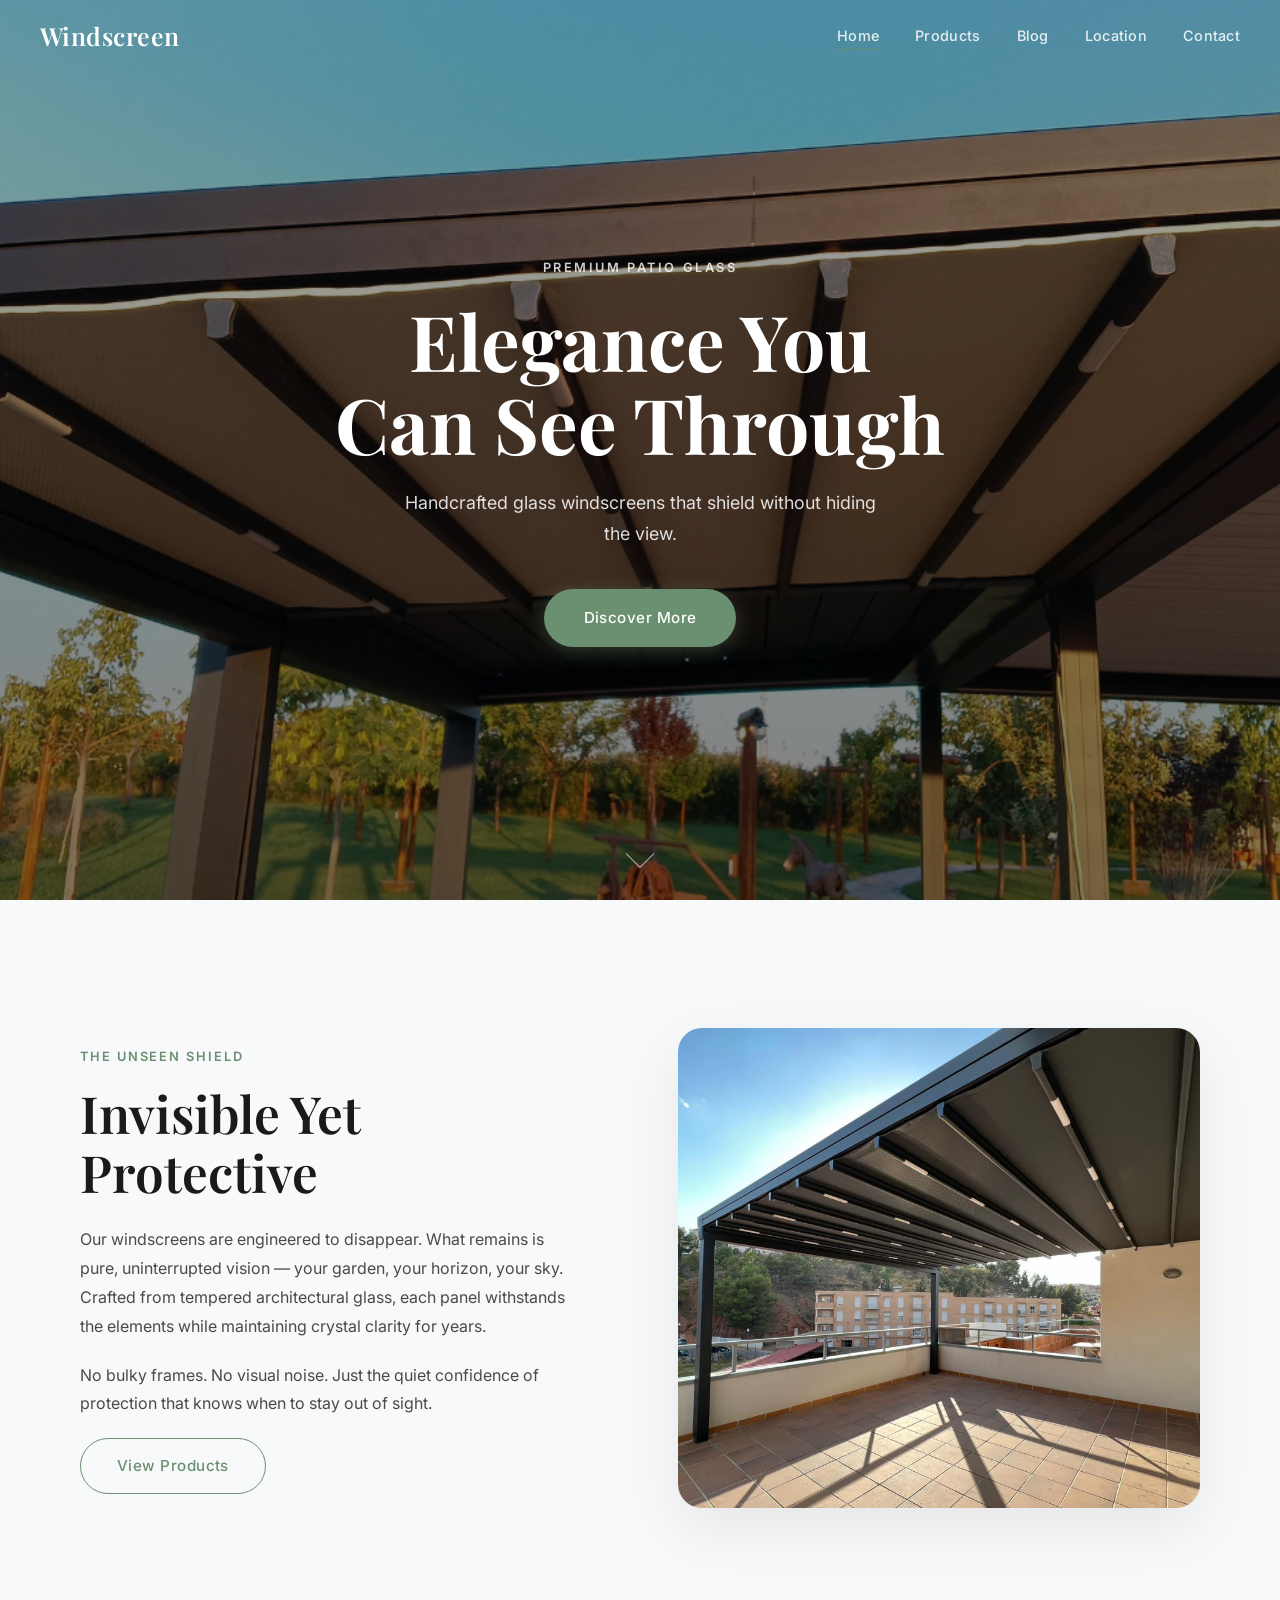
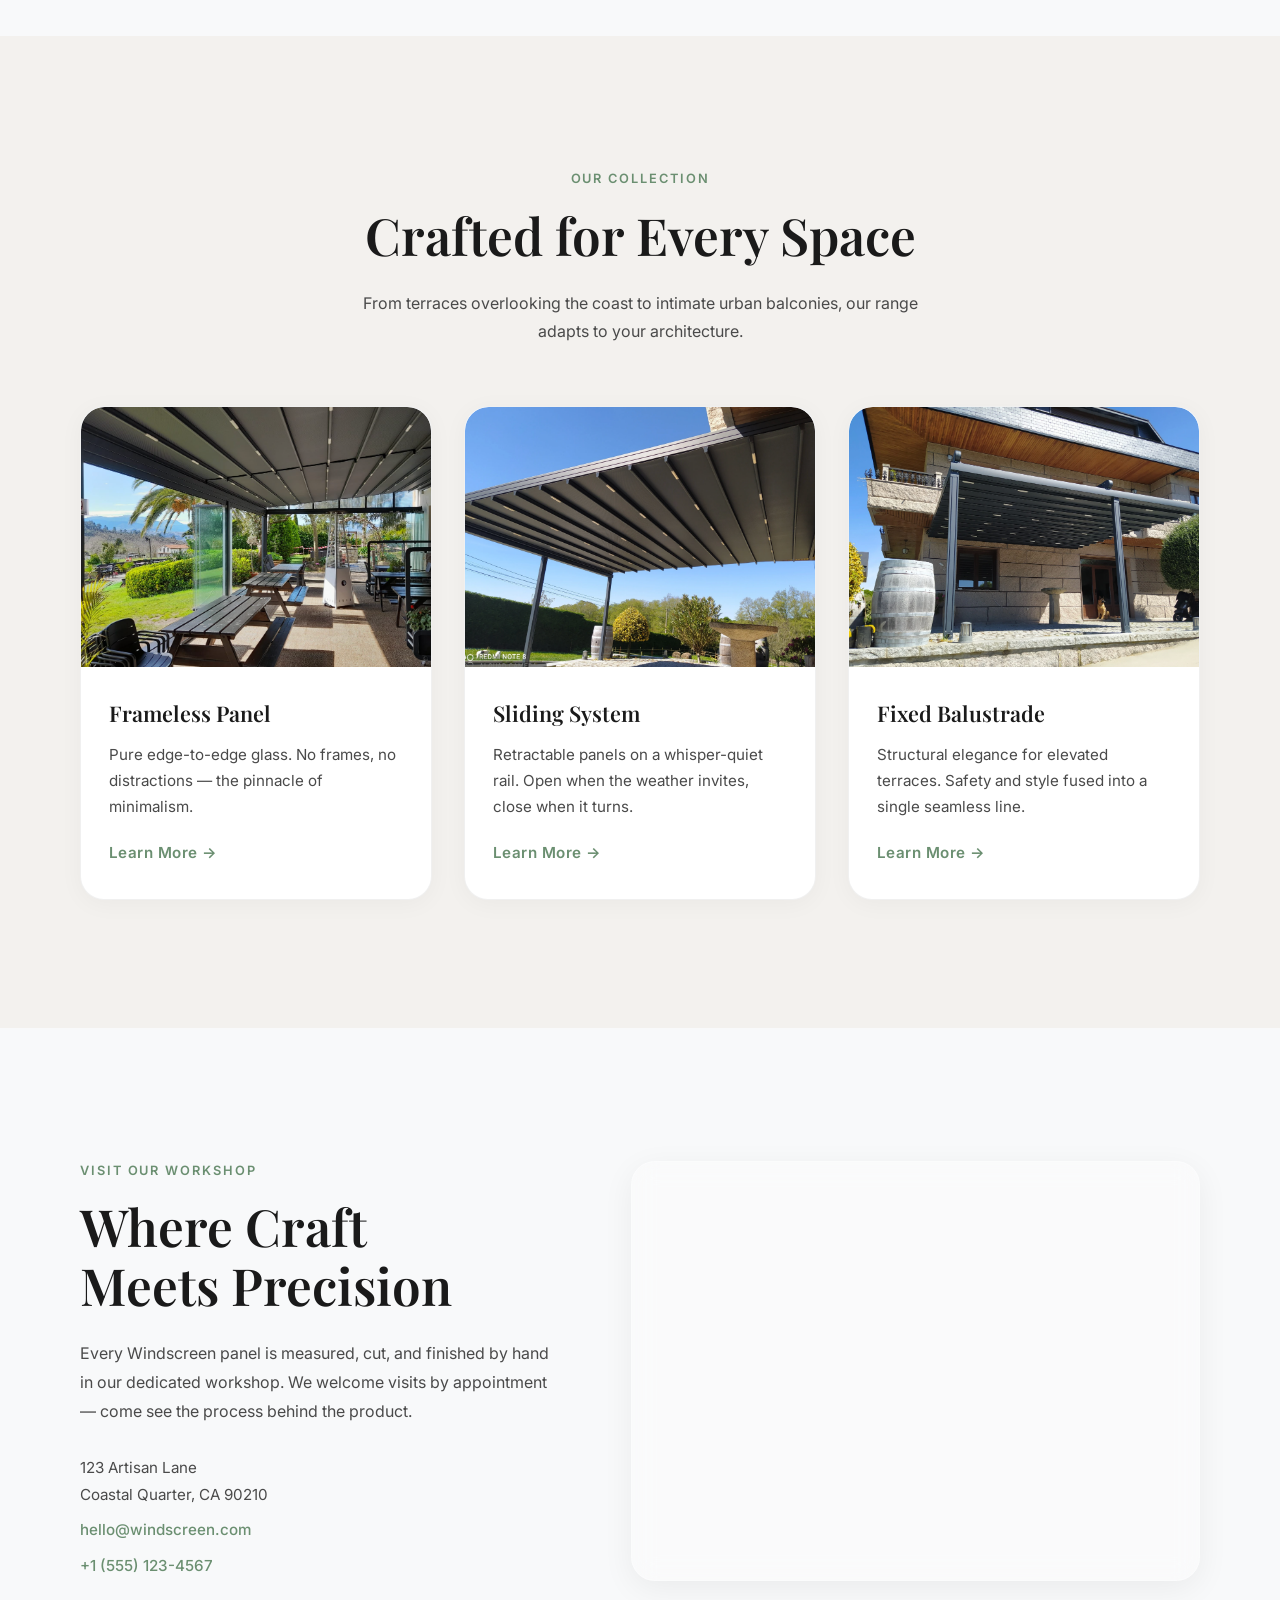
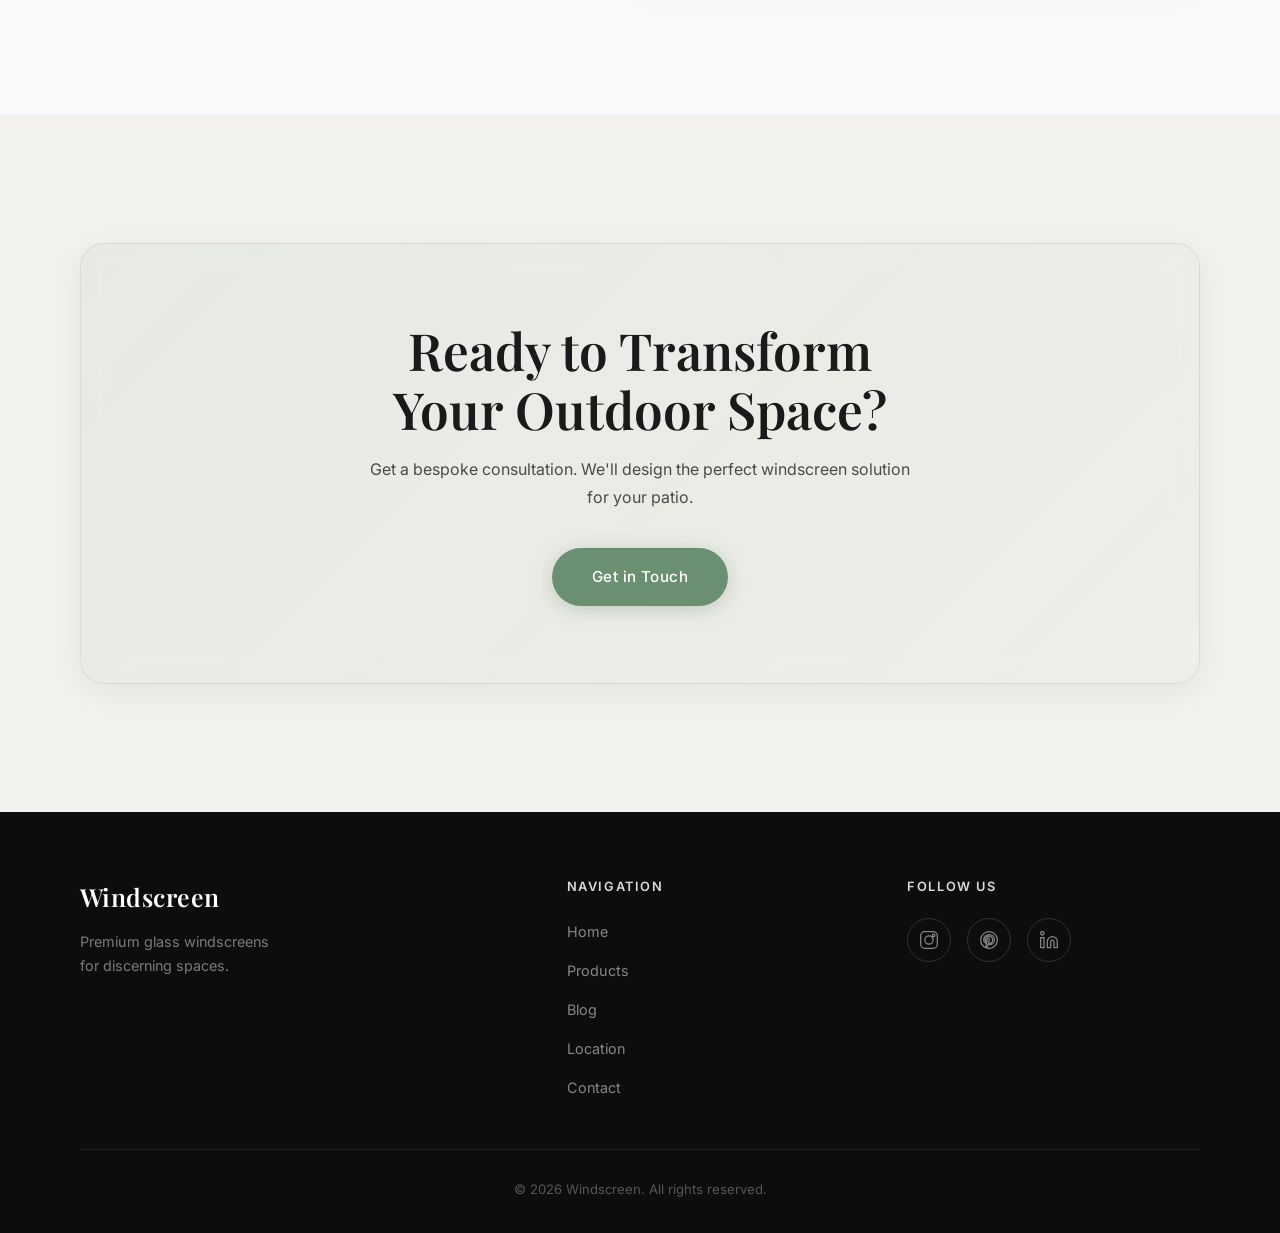
==== index.html @ 51892e80 "Initial commit: Windscreen premium glass windscreen website" ====
<!DOCTYPE html>
<html lang="en">
<head>
  <meta charset="UTF-8">
  <meta name="viewport" content="width=device-width, initial-scale=1.0">
  <meta name="description" content="Windscreen — Premium glass windscreens for luxury patios. Invisible protection, timeless elegance.">
  <title>Windscreen — Premium Patio Glass</title>
  <link rel="preconnect" href="https://fonts.googleapis.com">
  <link rel="preconnect" href="https://fonts.gstatic.com" crossorigin>
  <link href="https://fonts.googleapis.com/css2?family=Playfair+Display:wght@400;500;600;700&family=Inter:wght@300;400;500;600&display=swap" rel="stylesheet">
  <link rel="stylesheet" href="styles.css">
</head>
<body>

  <!-- ═══════════════════════════════════════════
       HEADER — Sticky Glassmorphism Navigation
  ════════════════════════════════════════════ -->
  <header class="site-header" id="siteHeader">
    <div class="header-inner">
      <a href="index.html" class="logo" aria-label="Windscreen Home">Windscreen</a>
      <nav class="main-nav" id="mainNav" aria-label="Primary navigation">
        <ul class="nav-links">
          <li><a href="#hero" class="nav-link active">Home</a></li>
          <li><a href="products.html" class="nav-link">Products</a></li>
          <li><a href="blog.html" class="nav-link">Blog</a></li>
          <li><a href="#location" class="nav-link">Location</a></li>
          <li><a href="#contact" class="nav-link">Contact</a></li>
        </ul>
      </nav>
      <button class="hamburger" id="hamburger" aria-label="Toggle menu" aria-expanded="false">
        <span class="hamburger-line"></span>
        <span class="hamburger-line"></span>
        <span class="hamburger-line"></span>
      </button>
    </div>
  </header>

  <main>

    <!-- ═══════════════════════════════════════════
         HERO — Full-viewport Immersive Statement
    ════════════════════════════════════════════ -->
    <section class="hero" id="hero">
      <div class="hero-bg" style="background-image: url('assets/Screenshot%202026-02-21%20at%2017.36.55.png');"></div>
      <div class="hero-overlay"></div>
      <div class="hero-content reveal">
        <span class="hero-eyebrow">Premium Patio Glass</span>
        <h1 class="hero-title">Elegance You<br>Can See Through</h1>
        <p class="hero-subtitle">Handcrafted glass windscreens that shield without hiding the view.</p>
        <a href="#about" class="btn btn-primary">Discover More</a>
      </div>
      <div class="hero-scroll-hint" aria-hidden="true">
        <span class="scroll-arrow"></span>
      </div>
    </section>

    <!-- ═══════════════════════════════════════════
         THE UNSEEN — Product Philosophy
    ════════════════════════════════════════════ -->
    <section class="unseen" id="about">
      <div class="container">
        <div class="unseen-grid">
          <div class="unseen-text reveal">
            <span class="section-eyebrow">The Unseen Shield</span>
            <h2 class="section-title">Invisible Yet<br>Protective</h2>
            <p class="section-body">
              Our windscreens are engineered to disappear. What remains is pure, uninterrupted vision — 
              your garden, your horizon, your sky. Crafted from tempered architectural glass, each panel 
              withstands the elements while maintaining crystal clarity for years.
            </p>
            <p class="section-body">
              No bulky frames. No visual noise. Just the quiet confidence of protection that knows 
              when to stay out of sight.
            </p>
            <a href="#products" class="btn btn-secondary">View Products</a>
          </div>
          <div class="unseen-image reveal">
            <img src="assets/Screenshot%202026-02-21%20at%2017.37.03.png" alt="Transparent glass windscreen on a luxury patio" loading="lazy">
          </div>
        </div>
      </div>
    </section>

    <!-- ═══════════════════════════════════════════
         PRODUCTS — Showcase Cards
    ════════════════════════════════════════════ -->
    <section class="products" id="products">
      <div class="container">
        <div class="section-header reveal">
          <span class="section-eyebrow">Our Collection</span>
          <h2 class="section-title">Crafted for Every Space</h2>
          <p class="section-body section-body--centered">
            From terraces overlooking the coast to intimate urban balconies, 
            our range adapts to your architecture.
          </p>
        </div>
        <div class="products-grid">
          <article class="product-card glass-card reveal">
            <div class="product-card-image">
              <img src="assets/Screenshot%202026-02-21%20at%2017.37.14.png" alt="Frameless glass windscreen panel" loading="lazy">
            </div>
            <div class="product-card-body">
              <h3>Frameless Panel</h3>
              <p>Pure edge-to-edge glass. No frames, no distractions — the pinnacle of minimalism.</p>
              <a href="#contact" class="btn btn-text">Learn More &rarr;</a>
            </div>
          </article>
          <article class="product-card glass-card reveal">
            <div class="product-card-image">
              <img src="assets/Screenshot%202026-02-21%20at%2017.37.35.png" alt="Sliding glass windscreen system" loading="lazy">
            </div>
            <div class="product-card-body">
              <h3>Sliding System</h3>
              <p>Retractable panels on a whisper-quiet rail. Open when the weather invites, close when it turns.</p>
              <a href="#contact" class="btn btn-text">Learn More &rarr;</a>
            </div>
          </article>
          <article class="product-card glass-card reveal">
            <div class="product-card-image">
              <img src="assets/Screenshot%202026-02-21%20at%2017.37.50.png" alt="Fixed glass balustrade windscreen" loading="lazy">
            </div>
            <div class="product-card-body">
              <h3>Fixed Balustrade</h3>
              <p>Structural elegance for elevated terraces. Safety and style fused into a single seamless line.</p>
              <a href="#contact" class="btn btn-text">Learn More &rarr;</a>
            </div>
          </article>
        </div>
      </div>
    </section>

    <!-- ═══════════════════════════════════════════
         LOCATION — Workshop Map
    ════════════════════════════════════════════ -->
    <section class="location" id="location">
      <div class="container">
        <div class="location-grid">
          <div class="location-text reveal">
            <span class="section-eyebrow">Visit Our Workshop</span>
            <h2 class="section-title">Where Craft<br>Meets Precision</h2>
            <p class="section-body">
              Every Windscreen panel is measured, cut, and finished by hand in our dedicated workshop. 
              We welcome visits by appointment — come see the process behind the product.
            </p>
            <address class="location-address">
              <p>123 Artisan Lane<br>Coastal Quarter, CA 90210</p>
              <p><a href="mailto:hello@windscreen.com">hello@windscreen.com</a></p>
              <p><a href="tel:+15551234567">+1 (555) 123-4567</a></p>
            </address>
          </div>
          <div class="location-map glass-card reveal">
            <iframe 
              title="Windscreen workshop location"
              src="https://www.google.com/maps/embed?pb=!1m18!1m12!1m3!1d3153.835434509226!2d-122.4194!3d37.7749!2m3!1f0!2f0!3f0!3m2!1i1024!2i768!4f13.1!3m3!1m2!1s0x0%3A0x0!2zMzfCsDQ2JzI5LjYiTiAxMjLCsDI1JzA5LjgiVw!5e0!3m2!1sen!2sus!4v1600000000000" 
              width="100%" 
              height="100%" 
              style="border:0;" 
              allowfullscreen="" 
              loading="lazy" 
              referrerpolicy="no-referrer-when-downgrade">
            </iframe>
          </div>
        </div>
      </div>
    </section>

    <!-- ═══════════════════════════════════════════
         CONTACT CTA — Final Conversion
    ════════════════════════════════════════════ -->
    <section class="cta" id="contact">
      <div class="container">
        <div class="cta-inner glass-card reveal">
          <h2 class="section-title">Ready to Transform<br>Your Outdoor Space?</h2>
          <p class="section-body section-body--centered">
            Get a bespoke consultation. We'll design the perfect windscreen solution for your patio.
          </p>
          <a href="mailto:hello@windscreen.com" class="btn btn-primary">Get in Touch</a>
        </div>
      </div>
    </section>

  </main>

  <!-- ═══════════════════════════════════════════
       FOOTER — Minimalist
  ════════════════════════════════════════════ -->
  <footer class="site-footer">
    <div class="container">
      <div class="footer-grid">
        <div class="footer-brand">
          <a href="index.html" class="logo">Windscreen</a>
          <p class="footer-tagline">Premium glass windscreens<br>for discerning spaces.</p>
        </div>
        <nav class="footer-nav" aria-label="Footer navigation">
          <h4>Navigation</h4>
          <ul>
            <li><a href="index.html">Home</a></li>
            <li><a href="products.html">Products</a></li>
            <li><a href="blog.html">Blog</a></li>
            <li><a href="index.html#location">Location</a></li>
            <li><a href="index.html#contact">Contact</a></li>
          </ul>
        </nav>
        <div class="footer-social">
          <h4>Follow Us</h4>
          <div class="social-grid">
            <a href="#" class="social-link" aria-label="Instagram">
              <svg width="20" height="20" viewBox="0 0 24 24" fill="none" stroke="currentColor" stroke-width="1.5" stroke-linecap="round" stroke-linejoin="round"><rect x="2" y="2" width="20" height="20" rx="5"/><circle cx="12" cy="12" r="5"/><circle cx="17.5" cy="6.5" r="1.5"/></svg>
            </a>
            <a href="#" class="social-link" aria-label="Pinterest">
              <svg width="20" height="20" viewBox="0 0 24 24" fill="none" stroke="currentColor" stroke-width="1.5" stroke-linecap="round" stroke-linejoin="round"><path d="M12 2C6.48 2 2 6.48 2 12c0 4.24 2.65 7.86 6.39 9.29-.09-.78-.17-1.98.04-2.83.18-.77 1.2-5.08 1.2-5.08s-.31-.61-.31-1.51c0-1.42.82-2.48 1.84-2.48.87 0 1.29.65 1.29 1.43 0 .87-.55 2.18-.84 3.39-.24 1.01.51 1.83 1.5 1.83 1.81 0 3.2-1.91 3.2-4.66 0-2.44-1.75-4.14-4.26-4.14-2.9 0-4.6 2.17-4.6 4.42 0 .88.34 1.82.76 2.33.08.1.09.19.07.29l-.29 1.15c-.04.18-.15.22-.34.13-1.26-.59-2.05-2.42-2.05-3.9 0-3.17 2.3-6.08 6.64-6.08 3.49 0 6.19 2.49 6.19 5.81 0 3.46-2.18 6.25-5.21 6.25-1.02 0-1.97-.53-2.3-1.15l-.62 2.38c-.23.87-.84 1.96-1.25 2.63A10 10 0 0 0 22 12c0-5.52-4.48-10-10-10z"/></svg>
            </a>
            <a href="#" class="social-link" aria-label="LinkedIn">
              <svg width="20" height="20" viewBox="0 0 24 24" fill="none" stroke="currentColor" stroke-width="1.5" stroke-linecap="round" stroke-linejoin="round"><path d="M16 8a6 6 0 0 1 6 6v7h-4v-7a2 2 0 0 0-4 0v7h-4v-7a6 6 0 0 1 6-6z"/><rect x="2" y="9" width="4" height="12"/><circle cx="4" cy="4" r="2"/></svg>
            </a>
          </div>
        </div>
      </div>
      <div class="footer-bottom">
        <p>&copy; 2026 Windscreen. All rights reserved.</p>
      </div>
    </div>
  </footer>

  <script src="script.js"></script>
</body>
</html>
---- styles.css ----
/* ═══════════════════════════════════════════════════════
   WINDSCREEN — Crystal Lounge Design System
   Premium Patio Glass | styles.css
   ═══════════════════════════════════════════════════════ */

/* ─── Design Tokens ─── */
:root {
  /* Backgrounds */
  --bg-primary: #F8F9FA;
  --bg-dark: #0D0D0D;
  --bg-warm: #F3F1EE;

  /* Glass */
  --glass-bg: rgba(255, 255, 255, 0.1);
  --glass-bg-heavy: rgba(255, 255, 255, 0.25);
  --glass-border: rgba(255, 255, 255, 0.3);
  --glass-blur: 12px;
  --glass-shadow: 0 8px 32px rgba(0, 0, 0, 0.06);

  /* Typography */
  --color-heading: #1A1A1A;
  --color-body: #4A4A4A;
  --color-light: #F8F9FA;
  --color-muted: #8A8A8A;

  /* Accents */
  --accent: #6B8F71;            /* Sage Green */
  --accent-hover: #5A7D60;
  --accent-glow: rgba(107, 143, 113, 0.35);

  /* Fonts */
  --font-heading: 'Playfair Display', 'Georgia', serif;
  --font-body: 'Inter', 'Helvetica Neue', Arial, sans-serif;

  /* Spacing */
  --section-padding: clamp(80px, 10vw, 140px);
  --container-max: 1200px;
  --container-padding: clamp(20px, 5vw, 40px);

  /* Radii */
  --radius-sm: 8px;
  --radius-md: 16px;
  --radius-lg: 24px;

  /* Transitions */
  --ease-out: cubic-bezier(0.16, 1, 0.3, 1);
  --transition-base: 0.35s var(--ease-out);
}


/* ─── Reset & Base ─── */
*,
*::before,
*::after {
  margin: 0;
  padding: 0;
  box-sizing: border-box;
}

html {
  scroll-behavior: smooth;
  -webkit-font-smoothing: antialiased;
  -moz-osx-font-smoothing: grayscale;
}

body {
  font-family: var(--font-body);
  font-weight: 400;
  line-height: 1.7;
  color: var(--color-body);
  background-color: var(--bg-primary);
  overflow-x: hidden;
}

img {
  display: block;
  max-width: 100%;
  height: auto;
}

a {
  text-decoration: none;
  color: inherit;
  transition: color var(--transition-base);
}

ul {
  list-style: none;
}

address {
  font-style: normal;
}


/* ─── Utility ─── */
.container {
  width: 100%;
  max-width: var(--container-max);
  margin: 0 auto;
  padding: 0 var(--container-padding);
}


/* ─── Glassmorphism Card ─── */
.glass-card {
  background: var(--glass-bg-heavy);
  backdrop-filter: blur(var(--glass-blur));
  -webkit-backdrop-filter: blur(var(--glass-blur));
  border: 1px solid var(--glass-border);
  border-radius: var(--radius-lg);
  box-shadow: var(--glass-shadow);
}


/* ─── Typography ─── */
.section-eyebrow {
  display: inline-block;
  font-family: var(--font-body);
  font-size: 0.8rem;
  font-weight: 600;
  letter-spacing: 0.15em;
  text-transform: uppercase;
  color: var(--accent);
  margin-bottom: 16px;
}

.section-title {
  font-family: var(--font-heading);
  font-size: clamp(2rem, 4vw, 3.2rem);
  font-weight: 600;
  line-height: 1.15;
  color: var(--color-heading);
  margin-bottom: 24px;
}

.section-body {
  font-size: clamp(1rem, 1.1vw, 1.125rem);
  line-height: 1.8;
  color: var(--color-body);
  max-width: 560px;
  margin-bottom: 20px;
}

.section-body--centered {
  margin-left: auto;
  margin-right: auto;
  text-align: center;
}


/* ─── Buttons ─── */
.btn {
  display: inline-block;
  font-family: var(--font-body);
  font-weight: 500;
  font-size: 0.95rem;
  letter-spacing: 0.03em;
  border: none;
  cursor: pointer;
  transition: all var(--transition-base);
}

.btn-primary {
  padding: 16px 40px;
  background: var(--accent);
  color: #fff;
  border-radius: 50px;
  box-shadow: 0 4px 20px var(--accent-glow);
}

.btn-primary:hover {
  background: var(--accent-hover);
  transform: translateY(-2px);
  box-shadow: 0 8px 30px var(--accent-glow);
}

.btn-secondary {
  padding: 14px 36px;
  background: transparent;
  color: var(--accent);
  border: 1.5px solid var(--accent);
  border-radius: 50px;
}

.btn-secondary:hover {
  background: var(--accent);
  color: #fff;
  transform: translateY(-2px);
  box-shadow: 0 8px 30px var(--accent-glow);
}

.btn-text {
  padding: 0;
  color: var(--accent);
  font-weight: 600;
  background: none;
}

.btn-text:hover {
  color: var(--accent-hover);
  letter-spacing: 0.06em;
}


/* ═══════════════════════════════════════════════════════
   HEADER
   ═══════════════════════════════════════════════════════ */
.site-header {
  position: fixed;
  top: 0;
  left: 0;
  width: 100%;
  z-index: 1000;
  padding: 0 var(--container-padding);
  transition: background var(--transition-base), box-shadow var(--transition-base);
}

.site-header.scrolled {
  background: rgba(248, 249, 250, 0.7);
  backdrop-filter: blur(var(--glass-blur));
  -webkit-backdrop-filter: blur(var(--glass-blur));
  box-shadow: 0 1px 0 rgba(0, 0, 0, 0.05);
}

.header-inner {
  display: flex;
  align-items: center;
  justify-content: space-between;
  max-width: var(--container-max);
  margin: 0 auto;
  height: 72px;
}

.logo {
  font-family: var(--font-heading);
  font-size: 1.55rem;
  font-weight: 600;
  color: var(--color-heading);
  letter-spacing: 0.02em;
}

/* On hero, logo is white; after scroll, dark */
.site-header:not(.scrolled) .logo {
  color: #fff;
}

.nav-links {
  display: flex;
  gap: 36px;
}

.nav-link {
  font-size: 0.9rem;
  font-weight: 500;
  letter-spacing: 0.02em;
  color: rgba(255, 255, 255, 0.85);
  position: relative;
  padding: 4px 0;
}

.site-header.scrolled .nav-link {
  color: var(--color-body);
}

.nav-link::after {
  content: '';
  position: absolute;
  left: 0;
  bottom: -2px;
  width: 0;
  height: 1.5px;
  background: var(--accent);
  transition: width var(--transition-base);
}

.nav-link:hover::after,
.nav-link.active::after {
  width: 100%;
}

/* Hamburger */
.hamburger {
  display: none;
  flex-direction: column;
  gap: 5px;
  background: none;
  border: none;
  cursor: pointer;
  padding: 8px;
  z-index: 1001;
}

.hamburger-line {
  display: block;
  width: 24px;
  height: 2px;
  background: #fff;
  border-radius: 2px;
  transition: all 0.3s ease;
}

.site-header.scrolled .hamburger-line {
  background: var(--color-heading);
}

/* Hamburger active state */
.hamburger.active .hamburger-line:nth-child(1) {
  transform: translateY(7px) rotate(45deg);
}

.hamburger.active .hamburger-line:nth-child(2) {
  opacity: 0;
}

.hamburger.active .hamburger-line:nth-child(3) {
  transform: translateY(-7px) rotate(-45deg);
}


/* ═══════════════════════════════════════════════════════
   HERO
   ═══════════════════════════════════════════════════════ */
.hero {
  position: relative;
  height: 100vh;
  min-height: 600px;
  display: flex;
  align-items: center;
  justify-content: center;
  overflow: hidden;
}

.hero-bg {
  position: absolute;
  inset: 0;
  background-size: cover;
  background-position: center;
  background-repeat: no-repeat;
  transform: scale(1.05);
  transition: transform 8s ease-out;
}

.hero-bg.loaded {
  transform: scale(1);
}

.hero-overlay {
  position: absolute;
  inset: 0;
  background: linear-gradient(
    180deg,
    rgba(0, 0, 0, 0.35) 0%,
    rgba(0, 0, 0, 0.5) 100%
  );
}

.hero-content {
  position: relative;
  z-index: 2;
  text-align: center;
  padding: 0 var(--container-padding);
  max-width: 720px;
}

.hero-eyebrow {
  display: inline-block;
  font-size: 0.8rem;
  font-weight: 600;
  letter-spacing: 0.2em;
  text-transform: uppercase;
  color: rgba(255, 255, 255, 0.8);
  margin-bottom: 20px;
}

.hero-title {
  font-family: var(--font-heading);
  font-size: clamp(2.8rem, 6vw, 5rem);
  font-weight: 700;
  line-height: 1.08;
  color: #fff;
  margin-bottom: 24px;
}

.hero-subtitle {
  font-size: clamp(1.05rem, 1.4vw, 1.2rem);
  line-height: 1.7;
  color: rgba(255, 255, 255, 0.85);
  margin-bottom: 40px;
  max-width: 480px;
  margin-left: auto;
  margin-right: auto;
}

/* Scroll hint arrow */
.hero-scroll-hint {
  position: absolute;
  bottom: 36px;
  left: 50%;
  transform: translateX(-50%);
  z-index: 2;
}

.scroll-arrow {
  display: block;
  width: 20px;
  height: 20px;
  border-right: 1.5px solid rgba(255, 255, 255, 0.6);
  border-bottom: 1.5px solid rgba(255, 255, 255, 0.6);
  transform: rotate(45deg);
  animation: scrollBounce 2.2s infinite;
}

@keyframes scrollBounce {
  0%, 100% { transform: rotate(45deg) translateY(0); opacity: 1; }
  50%      { transform: rotate(45deg) translateY(8px); opacity: 0.4; }
}


/* ═══════════════════════════════════════════════════════
   UNSEEN SECTION
   ═══════════════════════════════════════════════════════ */
.unseen {
  padding: var(--section-padding) 0;
  background: var(--bg-primary);
}

.unseen-grid {
  display: grid;
  grid-template-columns: 1fr 1fr;
  gap: clamp(40px, 6vw, 80px);
  align-items: center;
}

.unseen-text {
  padding-right: 20px;
}

.unseen-image img {
  width: 100%;
  height: 480px;
  object-fit: cover;
  border-radius: var(--radius-lg);
  box-shadow: 0 20px 60px rgba(0, 0, 0, 0.08);
}


/* ═══════════════════════════════════════════════════════
   PRODUCTS
   ═══════════════════════════════════════════════════════ */
.products {
  padding: var(--section-padding) 0;
  background: var(--bg-warm);
}

.section-header {
  text-align: center;
  margin-bottom: 60px;
}

.products-grid {
  display: grid;
  grid-template-columns: repeat(3, 1fr);
  gap: 32px;
}

.product-card {
  overflow: hidden;
  background: #fff;
  border: 1px solid rgba(0, 0, 0, 0.06);
  border-radius: var(--radius-lg);
  box-shadow: 0 4px 24px rgba(0, 0, 0, 0.04);
  transition: transform var(--transition-base), box-shadow var(--transition-base);
}

.product-card:hover {
  transform: translateY(-6px);
  box-shadow: 0 16px 48px rgba(0, 0, 0, 0.1);
}

.product-card-image {
  overflow: hidden;
}

.product-card-image img {
  width: 100%;
  height: 260px;
  object-fit: cover;
  border-radius: var(--radius-lg) var(--radius-lg) 0 0;
  transition: transform 0.6s var(--ease-out);
}

.product-card:hover .product-card-image img {
  transform: scale(1.04);
}

.product-card-body {
  padding: 28px 28px 32px;
}

.product-card-body h3 {
  font-family: var(--font-heading);
  font-size: 1.35rem;
  font-weight: 600;
  color: var(--color-heading);
  margin-bottom: 10px;
}

.product-card-body p {
  font-size: 0.95rem;
  line-height: 1.7;
  color: var(--color-body);
  margin-bottom: 20px;
}


/* ═══════════════════════════════════════════════════════
   LOCATION
   ═══════════════════════════════════════════════════════ */
.location {
  padding: var(--section-padding) 0;
  background: var(--bg-primary);
}

.location-grid {
  display: grid;
  grid-template-columns: 1fr 1.2fr;
  gap: clamp(40px, 6vw, 80px);
  align-items: center;
}

.location-address {
  margin-top: 28px;
}

.location-address p {
  font-size: 0.95rem;
  line-height: 1.8;
  color: var(--color-body);
  margin-bottom: 8px;
}

.location-address a {
  color: var(--accent);
  font-weight: 500;
}

.location-address a:hover {
  color: var(--accent-hover);
}

.location-map {
  position: relative;
  overflow: hidden;
  border-radius: var(--radius-lg);
  height: 420px;
}

.location-map iframe {
  border-radius: var(--radius-lg);
}


/* ═══════════════════════════════════════════════════════
   CTA SECTION
   ═══════════════════════════════════════════════════════ */
.cta {
  padding: var(--section-padding) 0;
  background: var(--bg-warm);
}

.cta-inner {
  text-align: center;
  padding: clamp(48px, 6vw, 80px) clamp(32px, 5vw, 60px);
  background: linear-gradient(135deg, rgba(107, 143, 113, 0.08), rgba(107, 143, 113, 0.03));
  border: 1px solid rgba(107, 143, 113, 0.15);
}

.cta-inner .section-title {
  margin-bottom: 16px;
}

.cta-inner .section-body {
  margin-bottom: 36px;
}


/* ═══════════════════════════════════════════════════════
   FOOTER
   ═══════════════════════════════════════════════════════ */
.site-footer {
  background: var(--bg-dark);
  padding: 64px 0 32px;
  color: rgba(255, 255, 255, 0.6);
}

.footer-grid {
  display: grid;
  grid-template-columns: 1.5fr 1fr 1fr;
  gap: 48px;
  margin-bottom: 48px;
}

.site-footer .logo {
  color: #fff;
  margin-bottom: 12px;
  display: inline-block;
}

.footer-tagline {
  font-size: 0.9rem;
  line-height: 1.7;
  color: rgba(255, 255, 255, 0.45);
}

.footer-nav h4,
.footer-social h4 {
  font-family: var(--font-body);
  font-size: 0.8rem;
  font-weight: 600;
  letter-spacing: 0.12em;
  text-transform: uppercase;
  color: rgba(255, 255, 255, 0.85);
  margin-bottom: 20px;
}

.footer-nav ul {
  display: flex;
  flex-direction: column;
  gap: 12px;
}

.footer-nav a {
  font-size: 0.9rem;
  color: rgba(255, 255, 255, 0.5);
  transition: color var(--transition-base);
}

.footer-nav a:hover {
  color: #fff;
}

.social-grid {
  display: flex;
  gap: 16px;
}

.social-link {
  display: flex;
  align-items: center;
  justify-content: center;
  width: 44px;
  height: 44px;
  border-radius: 50%;
  border: 1px solid rgba(255, 255, 255, 0.15);
  color: rgba(255, 255, 255, 0.5);
  transition: all var(--transition-base);
}

.social-link:hover {
  border-color: var(--accent);
  color: var(--accent);
  transform: translateY(-2px);
}

.footer-bottom {
  border-top: 1px solid rgba(255, 255, 255, 0.08);
  padding-top: 28px;
  text-align: center;
}

.footer-bottom p {
  font-size: 0.82rem;
  color: rgba(255, 255, 255, 0.3);
}


/* ═══════════════════════════════════════════════════════
   INNER PAGES — Shared base for products & blog
   ═══════════════════════════════════════════════════════ */
.page-inner .site-header {
  background: rgba(248, 249, 250, 0.95);
  backdrop-filter: blur(var(--glass-blur));
  -webkit-backdrop-filter: blur(var(--glass-blur));
  box-shadow: 0 1px 0 rgba(0, 0, 0, 0.05);
}

.page-inner .site-header .logo {
  color: var(--color-heading);
}

.page-inner .site-header .nav-link {
  color: var(--color-body);
}

.page-inner .site-header .hamburger-line {
  background: var(--color-heading);
}

.cta-buttons {
  display: flex;
  gap: 16px;
  justify-content: center;
  flex-wrap: wrap;
}


/* ═══════════════════════════════════════════════════════
   PRODUCT PAGE — Hero (compact)
   ═══════════════════════════════════════════════════════ */
.product-hero {
  position: relative;
  height: 65vh;
  min-height: 420px;
  display: flex;
  align-items: center;
  justify-content: center;
  overflow: hidden;
}

.product-hero-bg {
  position: absolute;
  inset: 0;
  background-size: cover;
  background-position: center;
  background-repeat: no-repeat;
}

.product-hero-overlay {
  position: absolute;
  inset: 0;
  background: linear-gradient(180deg, rgba(0,0,0,0.4) 0%, rgba(0,0,0,0.55) 100%);
}

.product-hero-content {
  position: relative;
  z-index: 2;
  text-align: center;
  padding: 0 var(--container-padding);
  max-width: 720px;
}


/* ═══════════════════════════════════════════════════════
   PRODUCT PAGE — Intro section
   ═══════════════════════════════════════════════════════ */
.pd-intro {
  padding: var(--section-padding) 0;
  background: var(--bg-primary);
}

.pd-intro-grid {
  display: grid;
  grid-template-columns: 1fr 1fr;
  gap: clamp(40px, 6vw, 80px);
  align-items: center;
}

.pd-intro-image img {
  width: 100%;
  height: 440px;
  object-fit: cover;
  border-radius: var(--radius-lg);
  box-shadow: 0 20px 60px rgba(0, 0, 0, 0.08);
}


/* ═══════════════════════════════════════════════════════
   PRODUCT PAGE — Range (feature rows)
   ═══════════════════════════════════════════════════════ */
.pd-range {
  padding: var(--section-padding) 0;
  background: var(--bg-warm);
}

.pd-feature {
  display: grid;
  grid-template-columns: 1.1fr 1fr;
  gap: clamp(40px, 6vw, 80px);
  align-items: center;
  margin-bottom: 100px;
}

.pd-feature:last-child {
  margin-bottom: 0;
}

.pd-feature--reversed {
  direction: rtl;
}

.pd-feature--reversed > * {
  direction: ltr;
}

.pd-feature-image img {
  width: 100%;
  height: 420px;
  object-fit: cover;
  border-radius: var(--radius-lg);
  box-shadow: 0 20px 60px rgba(0, 0, 0, 0.08);
}

.pd-feature-name {
  font-family: var(--font-heading);
  font-size: clamp(1.8rem, 3vw, 2.6rem);
  font-weight: 600;
  color: var(--color-heading);
  margin-bottom: 6px;
}

.pd-feature-tagline {
  font-size: 1rem;
  color: var(--accent);
  font-weight: 500;
  font-style: italic;
  margin-bottom: 20px;
}

.pd-spec-row {
  display: grid;
  grid-template-columns: repeat(4, 1fr);
  gap: 20px;
  margin: 32px 0;
  padding: 24px 0;
  border-top: 1px solid rgba(0, 0, 0, 0.08);
  border-bottom: 1px solid rgba(0, 0, 0, 0.08);
}

.pd-spec {
  text-align: center;
}

.pd-spec-value {
  display: block;
  font-family: var(--font-heading);
  font-size: 1.3rem;
  font-weight: 600;
  color: var(--color-heading);
  margin-bottom: 4px;
}

.pd-spec-label {
  font-size: 0.75rem;
  font-weight: 500;
  text-transform: uppercase;
  letter-spacing: 0.08em;
  color: var(--color-muted);
}


/* ═══════════════════════════════════════════════════════
   PRODUCT PAGE — Configurations
   ═══════════════════════════════════════════════════════ */
.pd-configs {
  padding: var(--section-padding) 0;
  background: var(--bg-primary);
}

.configs-grid {
  display: grid;
  grid-template-columns: repeat(4, 1fr);
  gap: 28px;
}

.config-card {
  text-align: center;
  padding: 36px 24px;
  background: #fff;
  border: 1px solid rgba(0, 0, 0, 0.06);
  border-radius: var(--radius-lg);
  transition: transform var(--transition-base), box-shadow var(--transition-base);
}

.config-card:hover {
  transform: translateY(-4px);
  box-shadow: 0 12px 36px rgba(0, 0, 0, 0.08);
}

.config-icon {
  color: var(--accent);
  margin-bottom: 20px;
}

.config-card h4 {
  font-family: var(--font-heading);
  font-size: 1.15rem;
  font-weight: 600;
  color: var(--color-heading);
  margin-bottom: 10px;
}

.config-card p {
  font-size: 0.9rem;
  line-height: 1.7;
  color: var(--color-body);
}


/* ═══════════════════════════════════════════════════════
   PRODUCT PAGE — Optional Accessories
   ═══════════════════════════════════════════════════════ */
.pd-options {
  padding: var(--section-padding) 0;
  background: var(--bg-warm);
}

.options-grid {
  display: grid;
  grid-template-columns: repeat(4, 1fr);
  gap: 24px;
}

.option-item {
  padding: 28px 20px;
  background: #fff;
  border: 1px solid rgba(0, 0, 0, 0.06);
  border-radius: var(--radius-md);
  transition: transform var(--transition-base), box-shadow var(--transition-base);
}

.option-item:hover {
  transform: translateY(-3px);
  box-shadow: 0 8px 28px rgba(0, 0, 0, 0.07);
}

.option-icon {
  color: var(--accent);
  margin-bottom: 16px;
}

.option-item h5 {
  font-family: var(--font-body);
  font-size: 0.95rem;
  font-weight: 600;
  color: var(--color-heading);
  margin-bottom: 8px;
}

.option-item p {
  font-size: 0.85rem;
  line-height: 1.7;
  color: var(--color-body);
}


/* ═══════════════════════════════════════════════════════
   PRODUCT PAGE — Finishes / Swatches
   ═══════════════════════════════════════════════════════ */
.pd-finishes {
  padding: var(--section-padding) 0;
  background: var(--bg-primary);
}

.finishes-row {
  display: flex;
  gap: 28px;
  justify-content: center;
  flex-wrap: wrap;
}

.finish-swatch {
  text-align: center;
}

.swatch-color {
  width: 72px;
  height: 72px;
  border-radius: 50%;
  margin: 0 auto 10px;
  border: 2px solid rgba(0, 0, 0, 0.08);
  transition: transform var(--transition-base), box-shadow var(--transition-base);
}

.swatch-color:hover {
  transform: scale(1.1);
  box-shadow: 0 4px 16px rgba(0, 0, 0, 0.12);
}

.swatch-glass {
  border: 2px solid rgba(0, 0, 0, 0.12);
}

.swatch-label {
  font-size: 0.78rem;
  font-weight: 500;
  color: var(--color-body);
  letter-spacing: 0.02em;
}


/* ═══════════════════════════════════════════════════════
   PRODUCT PAGE — Gallery
   ═══════════════════════════════════════════════════════ */
.pd-gallery {
  padding: var(--section-padding) 0;
  background: var(--bg-warm);
}

.gallery-grid {
  display: grid;
  grid-template-columns: repeat(3, 1fr);
  gap: 20px;
}

.gallery-item {
  overflow: hidden;
  border-radius: var(--radius-md);
}

.gallery-item--wide {
  grid-column: span 2;
}

.gallery-item img {
  width: 100%;
  height: 300px;
  object-fit: cover;
  border-radius: var(--radius-md);
  transition: transform 0.6s var(--ease-out);
}

.gallery-item:hover img {
  transform: scale(1.04);
}


/* ═══════════════════════════════════════════════════════
   PRODUCT PAGE — Documentation
   ═══════════════════════════════════════════════════════ */
.pd-docs {
  padding: var(--section-padding) 0;
  background: var(--bg-primary);
}

.docs-grid {
  display: grid;
  grid-template-columns: repeat(3, 1fr);
  gap: 28px;
}

.doc-card {
  display: flex;
  flex-direction: column;
  align-items: center;
  text-align: center;
  padding: 36px 24px;
  background: #fff;
  border: 1px solid rgba(0, 0, 0, 0.06);
  border-radius: var(--radius-lg);
  transition: transform var(--transition-base), box-shadow var(--transition-base);
}

.doc-card:hover {
  transform: translateY(-4px);
  box-shadow: 0 12px 36px rgba(0, 0, 0, 0.08);
}

.doc-icon {
  color: var(--accent);
  margin-bottom: 16px;
}

.doc-card h4 {
  font-family: var(--font-body);
  font-size: 1rem;
  font-weight: 600;
  color: var(--color-heading);
  margin-bottom: 6px;
}

.doc-format {
  font-size: 0.8rem;
  color: var(--color-muted);
}


/* ═══════════════════════════════════════════════════════
   BLOG PAGE — Header
   ═══════════════════════════════════════════════════════ */
.blog-header {
  padding-top: calc(72px + 60px);
  padding-bottom: 40px;
  background: var(--bg-primary);
  text-align: center;
}

.blog-header-content {
  max-width: 640px;
  margin: 0 auto;
}


/* ═══════════════════════════════════════════════════════
   BLOG PAGE — Featured Post
   ═══════════════════════════════════════════════════════ */
.blog-featured {
  padding: 0 0 var(--section-padding);
  background: var(--bg-primary);
}

.featured-post {
  display: grid;
  grid-template-columns: 1.2fr 1fr;
  gap: clamp(32px, 5vw, 64px);
  align-items: center;
}

.featured-post-image {
  overflow: hidden;
  border-radius: var(--radius-lg);
}

.featured-post-image img {
  width: 100%;
  height: 440px;
  object-fit: cover;
  border-radius: var(--radius-lg);
}

.featured-post-body .post-meta {
  margin-bottom: 16px;
}

.post-meta {
  display: flex;
  align-items: center;
  gap: 16px;
  font-size: 0.82rem;
  color: var(--color-muted);
  margin-bottom: 12px;
}

.post-category {
  font-weight: 600;
  text-transform: uppercase;
  letter-spacing: 0.1em;
  color: var(--accent);
  font-size: 0.75rem;
}

.featured-post-title {
  font-family: var(--font-heading);
  font-size: clamp(1.6rem, 3vw, 2.2rem);
  font-weight: 600;
  line-height: 1.25;
  color: var(--color-heading);
  margin-bottom: 20px;
}


/* ═══════════════════════════════════════════════════════
   BLOG PAGE — Post Grid
   ═══════════════════════════════════════════════════════ */
.blog-grid-section {
  padding: var(--section-padding) 0;
  background: var(--bg-warm);
}

.blog-grid {
  display: grid;
  grid-template-columns: repeat(2, 1fr);
  gap: 36px;
}

.blog-card {
  background: #fff;
  border: 1px solid rgba(0, 0, 0, 0.06);
  border-radius: var(--radius-lg);
  overflow: hidden;
  transition: transform var(--transition-base), box-shadow var(--transition-base);
}

.blog-card:hover {
  transform: translateY(-4px);
  box-shadow: 0 16px 48px rgba(0, 0, 0, 0.08);
}

.blog-card-image {
  overflow: hidden;
}

.blog-card-image img {
  width: 100%;
  height: 240px;
  object-fit: cover;
  transition: transform 0.6s var(--ease-out);
}

.blog-card:hover .blog-card-image img {
  transform: scale(1.04);
}

.blog-card-body {
  padding: 28px 28px 32px;
}

.blog-card-body h3 {
  font-family: var(--font-heading);
  font-size: 1.2rem;
  font-weight: 600;
  line-height: 1.35;
  color: var(--color-heading);
  margin-bottom: 12px;
}

.blog-card-body p {
  font-size: 0.9rem;
  line-height: 1.75;
  color: var(--color-body);
  margin-bottom: 20px;
}


/* ═══════════════════════════════════════════════════════
   BLOG PAGE — Newsletter Form
   ═══════════════════════════════════════════════════════ */
.newsletter-form {
  display: flex;
  gap: 12px;
  justify-content: center;
  flex-wrap: wrap;
  max-width: 480px;
  margin: 0 auto;
}

.newsletter-input {
  flex: 1;
  min-width: 240px;
  padding: 14px 24px;
  border: 1.5px solid rgba(0, 0, 0, 0.12);
  border-radius: 50px;
  font-family: var(--font-body);
  font-size: 0.95rem;
  color: var(--color-heading);
  background: #fff;
  outline: none;
  transition: border-color var(--transition-base), box-shadow var(--transition-base);
}

.newsletter-input:focus {
  border-color: var(--accent);
  box-shadow: 0 0 0 3px var(--accent-glow);
}

.newsletter-input::placeholder {
  color: var(--color-muted);
}

.newsletter-btn {
  white-space: nowrap;
}


/* ═══════════════════════════════════════════════════════
   SCROLL REVEAL ANIMATIONS
   ═══════════════════════════════════════════════════════ */
.reveal {
  opacity: 0;
  transform: translateY(24px);
  transition: opacity 0.8s var(--ease-out), transform 0.8s var(--ease-out);
}

.reveal.visible {
  opacity: 1;
  transform: translateY(0);
}


/* ═══════════════════════════════════════════════════════
   RESPONSIVE — Mobile-First Breakpoints
   ═══════════════════════════════════════════════════════ */

/* ── Tablet & below (<960px) ── */
@media (max-width: 960px) {
  .unseen-grid {
    grid-template-columns: 1fr;
    gap: 48px;
  }

  .unseen-text {
    padding-right: 0;
  }

  .unseen-image img {
    height: 380px;
  }

  .products-grid {
    grid-template-columns: 1fr 1fr;
  }

  .location-grid {
    grid-template-columns: 1fr;
    gap: 48px;
  }

  .location-map {
    height: 340px;
  }

  .footer-grid {
    grid-template-columns: 1fr 1fr;
    gap: 40px;
  }

  /* Products page */
  .pd-intro-grid {
    grid-template-columns: 1fr;
    gap: 48px;
  }

  .pd-intro-image img {
    height: 360px;
  }

  .pd-feature {
    grid-template-columns: 1fr;
    gap: 40px;
    margin-bottom: 80px;
  }

  .pd-feature--reversed {
    direction: ltr;
  }

  .pd-feature-image img {
    height: 340px;
  }

  .pd-spec-row {
    grid-template-columns: repeat(2, 1fr);
  }

  .configs-grid {
    grid-template-columns: 1fr 1fr;
  }

  .options-grid {
    grid-template-columns: 1fr 1fr;
  }

  .gallery-grid {
    grid-template-columns: 1fr 1fr;
  }

  .gallery-item--wide {
    grid-column: span 1;
  }

  .docs-grid {
    grid-template-columns: 1fr 1fr;
  }

  /* Blog page */
  .featured-post {
    grid-template-columns: 1fr;
    gap: 32px;
  }

  .featured-post-image img {
    height: 340px;
  }

  .blog-grid {
    grid-template-columns: 1fr 1fr;
  }
}

/* ── Mobile (<680px) ── */
@media (max-width: 680px) {
  .hamburger {
    display: flex;
  }

  .main-nav {
    position: fixed;
    top: 0;
    right: -100%;
    width: 75%;
    max-width: 320px;
    height: 100vh;
    background: rgba(248, 249, 250, 0.97);
    backdrop-filter: blur(20px);
    -webkit-backdrop-filter: blur(20px);
    display: flex;
    align-items: center;
    justify-content: center;
    transition: right 0.45s var(--ease-out);
    box-shadow: -8px 0 40px rgba(0, 0, 0, 0.1);
    z-index: 999;
  }

  .main-nav.open {
    right: 0;
  }

  .nav-links {
    flex-direction: column;
    gap: 28px;
    text-align: center;
  }

  .nav-link {
    color: var(--color-heading) !important;
    font-size: 1.1rem;
  }

  /* Mobile overlay */
  .nav-overlay {
    position: fixed;
    inset: 0;
    background: rgba(0, 0, 0, 0.3);
    z-index: 998;
    opacity: 0;
    pointer-events: none;
    transition: opacity 0.35s ease;
  }

  .nav-overlay.active {
    opacity: 1;
    pointer-events: auto;
  }

  .hero-title {
    font-size: clamp(2.2rem, 8vw, 3rem);
  }

  .products-grid {
    grid-template-columns: 1fr;
  }

  .product-card-image img {
    height: 220px;
  }

  .footer-grid {
    grid-template-columns: 1fr;
    gap: 36px;
  }

  .location-map {
    height: 280px;
  }

  .cta-inner {
    padding: 40px 24px;
  }

  /* Products page mobile */
  .product-hero {
    height: 50vh;
    min-height: 360px;
  }

  .pd-spec-row {
    grid-template-columns: repeat(2, 1fr);
    gap: 16px;
  }

  .configs-grid {
    grid-template-columns: 1fr;
  }

  .options-grid {
    grid-template-columns: 1fr;
  }

  .gallery-grid {
    grid-template-columns: 1fr;
  }

  .gallery-item img {
    height: 220px;
  }

  .docs-grid {
    grid-template-columns: 1fr;
  }

  .finishes-row {
    gap: 20px;
  }

  .swatch-color {
    width: 56px;
    height: 56px;
  }

  /* Blog page mobile */
  .blog-grid {
    grid-template-columns: 1fr;
  }

  .featured-post-image img {
    height: 260px;
  }

  .blog-card-image img {
    height: 200px;
  }

  .newsletter-input {
    min-width: 100%;
  }
}
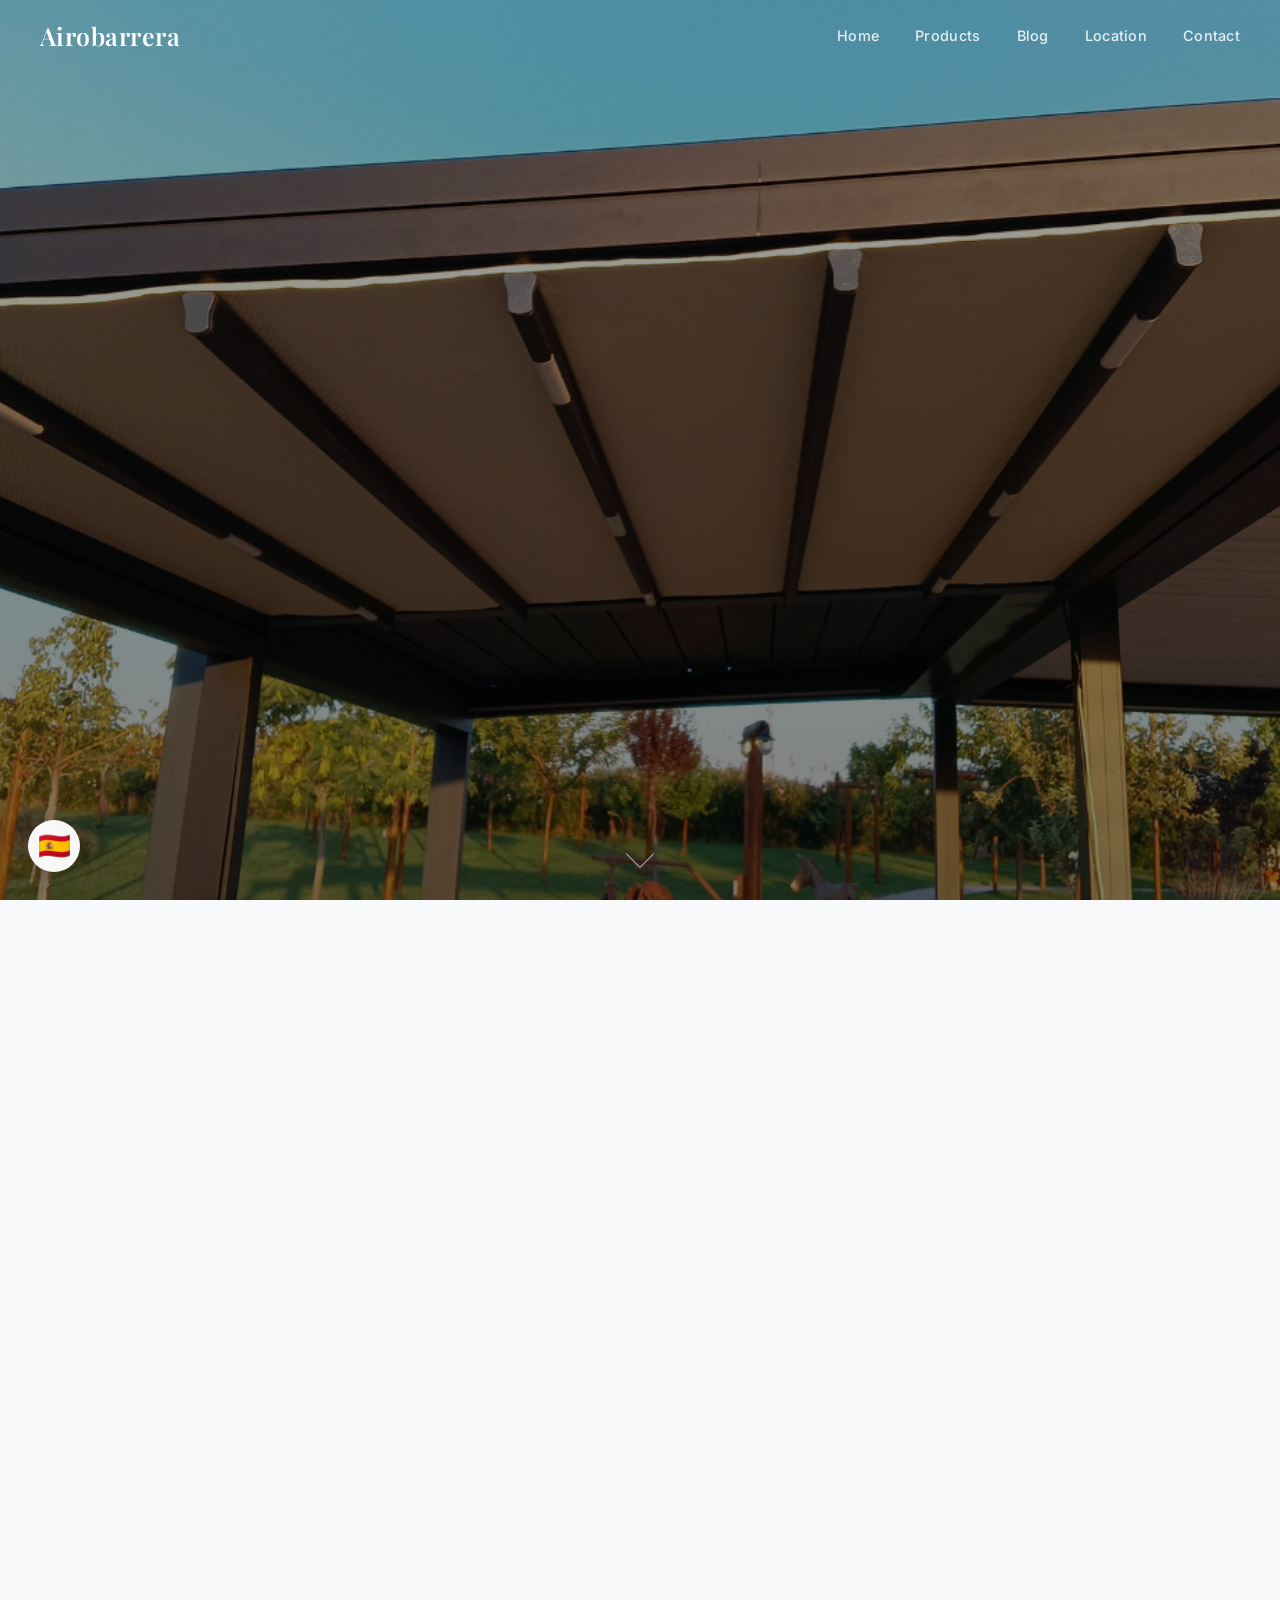
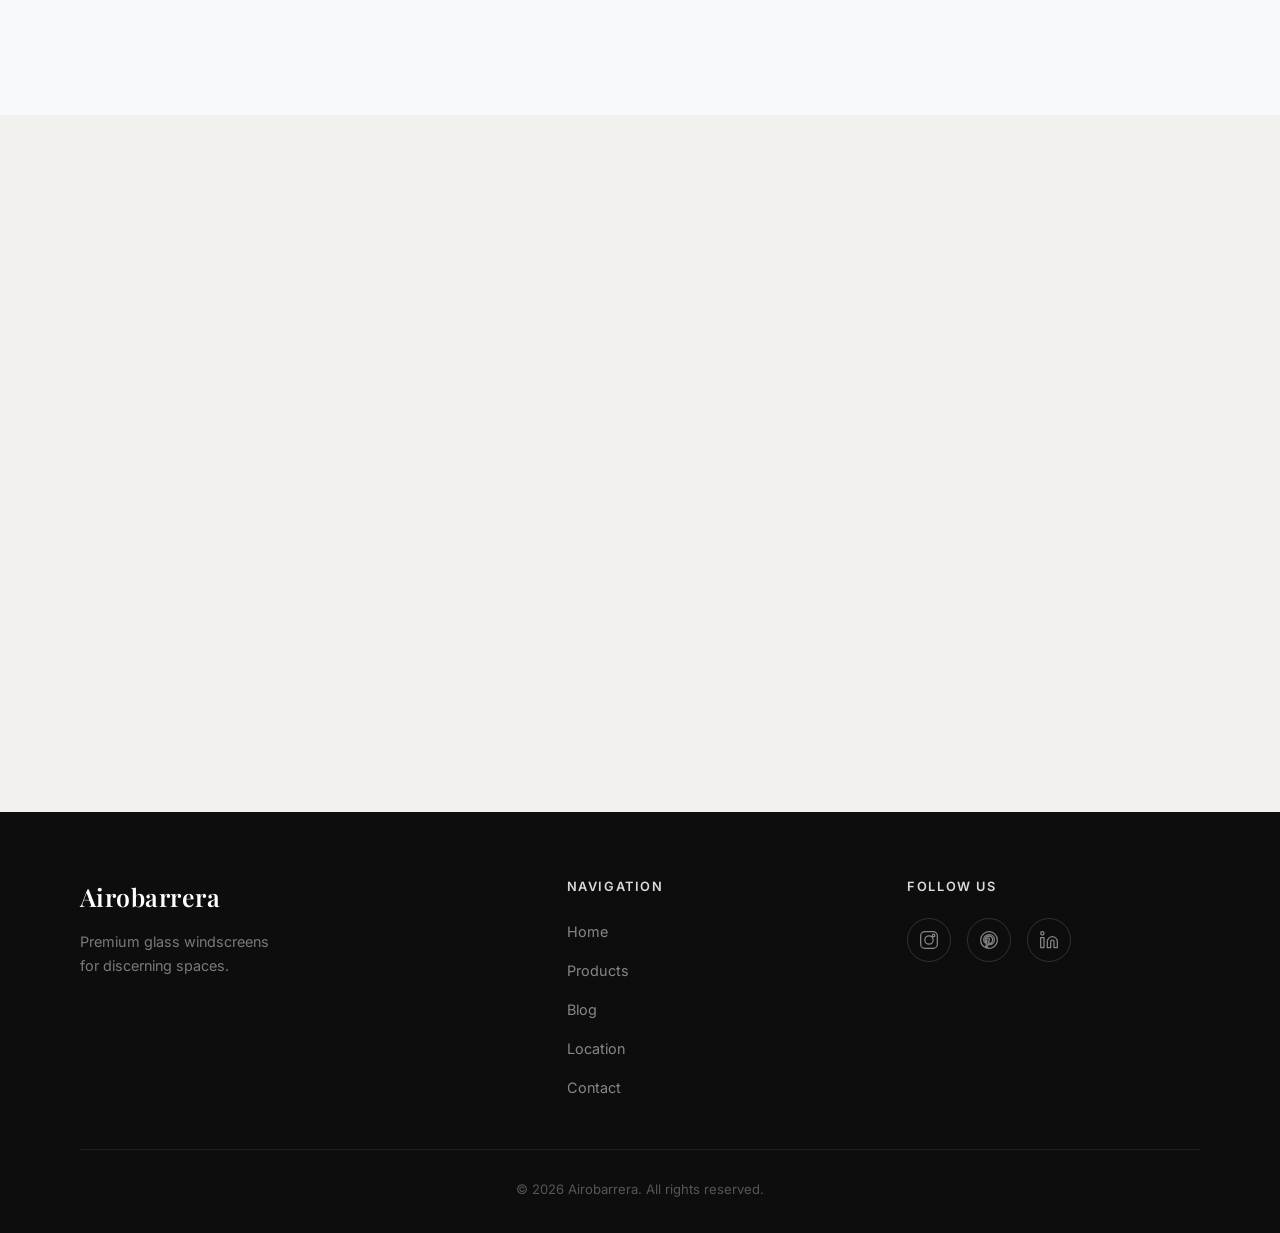
==== commit f70f023e: "feat: add language switcher functionality with translations for Spanish, English, and French - Imple" ====
--- a/index.html
+++ b/index.html
@@ -3,8 +3,8 @@
 <head>
   <meta charset="UTF-8">
   <meta name="viewport" content="width=device-width, initial-scale=1.0">
-  <meta name="description" content="Windscreen — Premium glass windscreens for luxury patios. Invisible protection, timeless elegance.">
-  <title>Windscreen — Premium Patio Glass</title>
+  <meta name="description" content="Airobarrera — Premium glass windscreens for luxury patios. Invisible protection, timeless elegance.">
+  <title>Airobarrera — Premium Patio Glass</title>
   <link rel="preconnect" href="https://fonts.googleapis.com">
   <link rel="preconnect" href="https://fonts.gstatic.com" crossorigin>
   <link href="https://fonts.googleapis.com/css2?family=Playfair+Display:wght@400;500;600;700&family=Inter:wght@300;400;500;600&display=swap" rel="stylesheet">
@@ -17,14 +17,14 @@
   ════════════════════════════════════════════ -->
   <header class="site-header" id="siteHeader">
     <div class="header-inner">
-      <a href="index.html" class="logo" aria-label="Windscreen Home">Windscreen</a>
+      <a href="index.html" class="logo" aria-label="Airobarrera Home">Airobarrera</a>
       <nav class="main-nav" id="mainNav" aria-label="Primary navigation">
         <ul class="nav-links">
-          <li><a href="#hero" class="nav-link active">Home</a></li>
-          <li><a href="products.html" class="nav-link">Products</a></li>
-          <li><a href="blog.html" class="nav-link">Blog</a></li>
-          <li><a href="#location" class="nav-link">Location</a></li>
-          <li><a href="#contact" class="nav-link">Contact</a></li>
+          <li><a href="#hero" class="nav-link active" data-i18n="nav.home">Home</a></li>
+          <li><a href="products.html" class="nav-link" data-i18n="nav.products">Products</a></li>
+          <li><a href="blog.html" class="nav-link" data-i18n="nav.blog">Blog</a></li>
+          <li><a href="#location" class="nav-link" data-i18n="nav.location">Location</a></li>
+          <li><a href="#contact" class="nav-link" data-i18n="nav.contact">Contact</a></li>
         </ul>
       </nav>
       <button class="hamburger" id="hamburger" aria-label="Toggle menu" aria-expanded="false">
@@ -44,10 +44,10 @@
       <div class="hero-bg" style="background-image: url('assets/Screenshot%202026-02-21%20at%2017.36.55.png');"></div>
       <div class="hero-overlay"></div>
       <div class="hero-content reveal">
-        <span class="hero-eyebrow">Premium Patio Glass</span>
-        <h1 class="hero-title">Elegance You<br>Can See Through</h1>
-        <p class="hero-subtitle">Handcrafted glass windscreens that shield without hiding the view.</p>
-        <a href="#about" class="btn btn-primary">Discover More</a>
+        <span class="hero-eyebrow" data-i18n="hero.eyebrow">Premium Patio Glass</span>
+        <h1 class="hero-title" data-i18n-html="hero.title">Elegance You<br>Can See Through</h1>
+        <p class="hero-subtitle" data-i18n="hero.subtitle">Handcrafted glass windscreens that shield without hiding the view.</p>
+        <a href="#about" class="btn btn-primary" data-i18n="hero.btn">Discover More</a>
       </div>
       <div class="hero-scroll-hint" aria-hidden="true">
         <span class="scroll-arrow"></span>
@@ -61,18 +61,18 @@
       <div class="container">
         <div class="unseen-grid">
           <div class="unseen-text reveal">
-            <span class="section-eyebrow">The Unseen Shield</span>
-            <h2 class="section-title">Invisible Yet<br>Protective</h2>
-            <p class="section-body">
+            <span class="section-eyebrow" data-i18n="about.eyebrow">The Unseen Shield</span>
+            <h2 class="section-title" data-i18n-html="about.title">Invisible Yet<br>Protective</h2>
+            <p class="section-body" data-i18n="about.body1">
               Our windscreens are engineered to disappear. What remains is pure, uninterrupted vision — 
               your garden, your horizon, your sky. Crafted from tempered architectural glass, each panel 
               withstands the elements while maintaining crystal clarity for years.
             </p>
-            <p class="section-body">
+            <p class="section-body" data-i18n="about.body2">
               No bulky frames. No visual noise. Just the quiet confidence of protection that knows 
               when to stay out of sight.
             </p>
-            <a href="#products" class="btn btn-secondary">View Products</a>
+            <a href="#products" class="btn btn-secondary" data-i18n="about.btn">View Products</a>
           </div>
           <div class="unseen-image reveal">
             <img src="assets/Screenshot%202026-02-21%20at%2017.37.03.png" alt="Transparent glass windscreen on a luxury patio" loading="lazy">
@@ -87,9 +87,9 @@
     <section class="products" id="products">
       <div class="container">
         <div class="section-header reveal">
-          <span class="section-eyebrow">Our Collection</span>
-          <h2 class="section-title">Crafted for Every Space</h2>
-          <p class="section-body section-body--centered">
+          <span class="section-eyebrow" data-i18n="products.eyebrow">Our Collection</span>
+          <h2 class="section-title" data-i18n="products.title">Crafted for Every Space</h2>
+          <p class="section-body section-body--centered" data-i18n="products.subtitle">
             From terraces overlooking the coast to intimate urban balconies, 
             our range adapts to your architecture.
           </p>
@@ -100,9 +100,9 @@
               <img src="assets/Screenshot%202026-02-21%20at%2017.37.14.png" alt="Frameless glass windscreen panel" loading="lazy">
             </div>
             <div class="product-card-body">
-              <h3>Frameless Panel</h3>
-              <p>Pure edge-to-edge glass. No frames, no distractions — the pinnacle of minimalism.</p>
-              <a href="#contact" class="btn btn-text">Learn More &rarr;</a>
+              <h3 data-i18n="product1.title">Frameless Panel</h3>
+              <p data-i18n="product1.desc">Pure edge-to-edge glass. No frames, no distractions — the pinnacle of minimalism.</p>
+              <a href="#contact" class="btn btn-text" data-i18n="products.learn">Learn More &rarr;</a>
             </div>
           </article>
           <article class="product-card glass-card reveal">
@@ -110,9 +110,9 @@
               <img src="assets/Screenshot%202026-02-21%20at%2017.37.35.png" alt="Sliding glass windscreen system" loading="lazy">
             </div>
             <div class="product-card-body">
-              <h3>Sliding System</h3>
-              <p>Retractable panels on a whisper-quiet rail. Open when the weather invites, close when it turns.</p>
-              <a href="#contact" class="btn btn-text">Learn More &rarr;</a>
+              <h3 data-i18n="product2.title">Sliding System</h3>
+              <p data-i18n="product2.desc">Retractable panels on a whisper-quiet rail. Open when the weather invites, close when it turns.</p>
+              <a href="#contact" class="btn btn-text" data-i18n="products.learn">Learn More &rarr;</a>
             </div>
           </article>
           <article class="product-card glass-card reveal">
@@ -120,9 +120,9 @@
               <img src="assets/Screenshot%202026-02-21%20at%2017.37.50.png" alt="Fixed glass balustrade windscreen" loading="lazy">
             </div>
             <div class="product-card-body">
-              <h3>Fixed Balustrade</h3>
-              <p>Structural elegance for elevated terraces. Safety and style fused into a single seamless line.</p>
-              <a href="#contact" class="btn btn-text">Learn More &rarr;</a>
+              <h3 data-i18n="product3.title">Fixed Balustrade</h3>
+              <p data-i18n="product3.desc">Structural elegance for elevated terraces. Safety and style fused into a single seamless line.</p>
+              <a href="#contact" class="btn btn-text" data-i18n="products.learn">Learn More &rarr;</a>
             </div>
           </article>
         </div>
@@ -136,21 +136,21 @@
       <div class="container">
         <div class="location-grid">
           <div class="location-text reveal">
-            <span class="section-eyebrow">Visit Our Workshop</span>
-            <h2 class="section-title">Where Craft<br>Meets Precision</h2>
-            <p class="section-body">
-              Every Windscreen panel is measured, cut, and finished by hand in our dedicated workshop. 
+            <span class="section-eyebrow" data-i18n="location.eyebrow">Visit Our Workshop</span>
+            <h2 class="section-title" data-i18n-html="location.title">Where Craft<br>Meets Precision</h2>
+            <p class="section-body" data-i18n="location.body">
+              Every Airobarrera panel is measured, cut, and finished by hand in our dedicated workshop. 
               We welcome visits by appointment — come see the process behind the product.
             </p>
             <address class="location-address">
               <p>123 Artisan Lane<br>Coastal Quarter, CA 90210</p>
-              <p><a href="mailto:hello@windscreen.com">hello@windscreen.com</a></p>
+              <p><a href="mailto:hello@airobarrera.com">hello@airobarrera.com</a></p>
               <p><a href="tel:+15551234567">+1 (555) 123-4567</a></p>
             </address>
           </div>
           <div class="location-map glass-card reveal">
             <iframe 
-              title="Windscreen workshop location"
+              title="Airobarrera workshop location"
               src="https://www.google.com/maps/embed?pb=!1m18!1m12!1m3!1d3153.835434509226!2d-122.4194!3d37.7749!2m3!1f0!2f0!3f0!3m2!1i1024!2i768!4f13.1!3m3!1m2!1s0x0%3A0x0!2zMzfCsDQ2JzI5LjYiTiAxMjLCsDI1JzA5LjgiVw!5e0!3m2!1sen!2sus!4v1600000000000" 
               width="100%" 
               height="100%" 
@@ -170,11 +170,11 @@
     <section class="cta" id="contact">
       <div class="container">
         <div class="cta-inner glass-card reveal">
-          <h2 class="section-title">Ready to Transform<br>Your Outdoor Space?</h2>
-          <p class="section-body section-body--centered">
+          <h2 class="section-title" data-i18n-html="cta.title">Ready to Transform<br>Your Outdoor Space?</h2>
+          <p class="section-body section-body--centered" data-i18n="cta.body">
             Get a bespoke consultation. We'll design the perfect windscreen solution for your patio.
           </p>
-          <a href="mailto:hello@windscreen.com" class="btn btn-primary">Get in Touch</a>
+          <a href="mailto:hello@airobarrera.com" class="btn btn-primary" data-i18n="cta.btn">Get in Touch</a>
         </div>
       </div>
     </section>
@@ -188,21 +188,21 @@
     <div class="container">
       <div class="footer-grid">
         <div class="footer-brand">
-          <a href="index.html" class="logo">Windscreen</a>
-          <p class="footer-tagline">Premium glass windscreens<br>for discerning spaces.</p>
+          <a href="index.html" class="logo">Airobarrera</a>
+          <p class="footer-tagline" data-i18n-html="footer.tagline">Premium glass windscreens<br>for discerning spaces.</p>
         </div>
         <nav class="footer-nav" aria-label="Footer navigation">
-          <h4>Navigation</h4>
+          <h4 data-i18n="footer.nav">Navigation</h4>
           <ul>
-            <li><a href="index.html">Home</a></li>
-            <li><a href="products.html">Products</a></li>
-            <li><a href="blog.html">Blog</a></li>
-            <li><a href="index.html#location">Location</a></li>
-            <li><a href="index.html#contact">Contact</a></li>
+            <li><a href="index.html" data-i18n="nav.home">Home</a></li>
+            <li><a href="products.html" data-i18n="nav.products">Products</a></li>
+            <li><a href="blog.html" data-i18n="nav.blog">Blog</a></li>
+            <li><a href="index.html#location" data-i18n="nav.location">Location</a></li>
+            <li><a href="index.html#contact" data-i18n="nav.contact">Contact</a></li>
           </ul>
         </nav>
         <div class="footer-social">
-          <h4>Follow Us</h4>
+          <h4 data-i18n="footer.follow">Follow Us</h4>
           <div class="social-grid">
             <a href="#" class="social-link" aria-label="Instagram">
               <svg width="20" height="20" viewBox="0 0 24 24" fill="none" stroke="currentColor" stroke-width="1.5" stroke-linecap="round" stroke-linejoin="round"><rect x="2" y="2" width="20" height="20" rx="5"/><circle cx="12" cy="12" r="5"/><circle cx="17.5" cy="6.5" r="1.5"/></svg>
@@ -217,10 +217,21 @@
         </div>
       </div>
       <div class="footer-bottom">
-        <p>&copy; 2026 Windscreen. All rights reserved.</p>
+        <p data-i18n="footer.copy">&copy; 2026 Airobarrera. All rights reserved.</p>
       </div>
     </div>
   </footer>
+
+  <!-- Language Switcher Widget -->
+  <div class="lang-switcher" id="langSwitcher" role="region" aria-label="Language selector">
+    <div class="lang-options" id="langOptions" aria-hidden="true">
+      <button class="lang-btn" data-lang="en" aria-label="Switch to English">🇬🇧</button>
+      <button class="lang-btn" data-lang="fr" aria-label="Basculer en français">🇫🇷</button>
+    </div>
+    <button class="lang-toggle" id="langToggle" aria-label="Language selector" aria-expanded="false">
+      <span id="currentFlag">🇪🇸</span>
+    </button>
+  </div>
 
   <script src="script.js"></script>
 </body>
--- a/styles.css
+++ b/styles.css
@@ -45,6 +45,103 @@
   /* Transitions */
   --ease-out: cubic-bezier(0.16, 1, 0.3, 1);
   --transition-base: 0.35s var(--ease-out);
+}
+
+
+/* ═══════════════════════════════════════════════════════
+   LANGUAGE SWITCHER WIDGET
+   ═══════════════════════════════════════════════════════ */
+.lang-switcher {
+  position: fixed;
+  bottom: 28px;
+  left: 28px;
+  z-index: 9999;
+  display: flex;
+  flex-direction: column;
+  align-items: center;
+  gap: 10px;
+}
+
+.lang-toggle {
+  width: 52px;
+  height: 52px;
+  border-radius: 50%;
+  border: none;
+  background: rgba(255, 255, 255, 0.96);
+  box-shadow: 0 4px 20px rgba(0, 0, 0, 0.18);
+  cursor: pointer;
+  display: flex;
+  align-items: center;
+  justify-content: center;
+  font-size: 1.65rem;
+  line-height: 1;
+  transition: transform 0.2s ease, box-shadow 0.2s ease;
+  padding: 0;
+}
+
+.lang-toggle:hover {
+  transform: scale(1.08);
+  box-shadow: 0 6px 28px rgba(0, 0, 0, 0.24);
+}
+
+.lang-options {
+  display: flex;
+  flex-direction: column;
+  gap: 10px;
+  align-items: center;
+  opacity: 0;
+  pointer-events: none;
+  transform: translateY(10px);
+  transition: opacity 0.28s ease, transform 0.28s ease;
+}
+
+.lang-options.open {
+  opacity: 1;
+  pointer-events: auto;
+  transform: translateY(0);
+}
+
+.lang-btn {
+  width: 44px;
+  height: 44px;
+  border-radius: 50%;
+  border: 2px solid transparent;
+  background: rgba(255, 255, 255, 0.96);
+  box-shadow: 0 3px 14px rgba(0, 0, 0, 0.14);
+  cursor: pointer;
+  display: flex;
+  align-items: center;
+  justify-content: center;
+  font-size: 1.45rem;
+  line-height: 1;
+  transition: transform 0.2s ease, box-shadow 0.2s ease, border-color 0.2s ease;
+  padding: 0;
+}
+
+.lang-btn:hover {
+  transform: scale(1.1);
+  box-shadow: 0 5px 20px rgba(0, 0, 0, 0.2);
+}
+
+.lang-btn.active {
+  border-color: var(--accent);
+}
+
+@media (max-width: 480px) {
+  .lang-switcher {
+    bottom: 20px;
+    left: 16px;
+  }
+  .lang-toggle {
+    width: 46px;
+    height: 46px;
+    font-size: 1.4rem;
+  }
+  .lang-btn {
+    width: 40px;
+    height: 40px;
+    font-size: 1.25rem;
+  }
 }
 
 
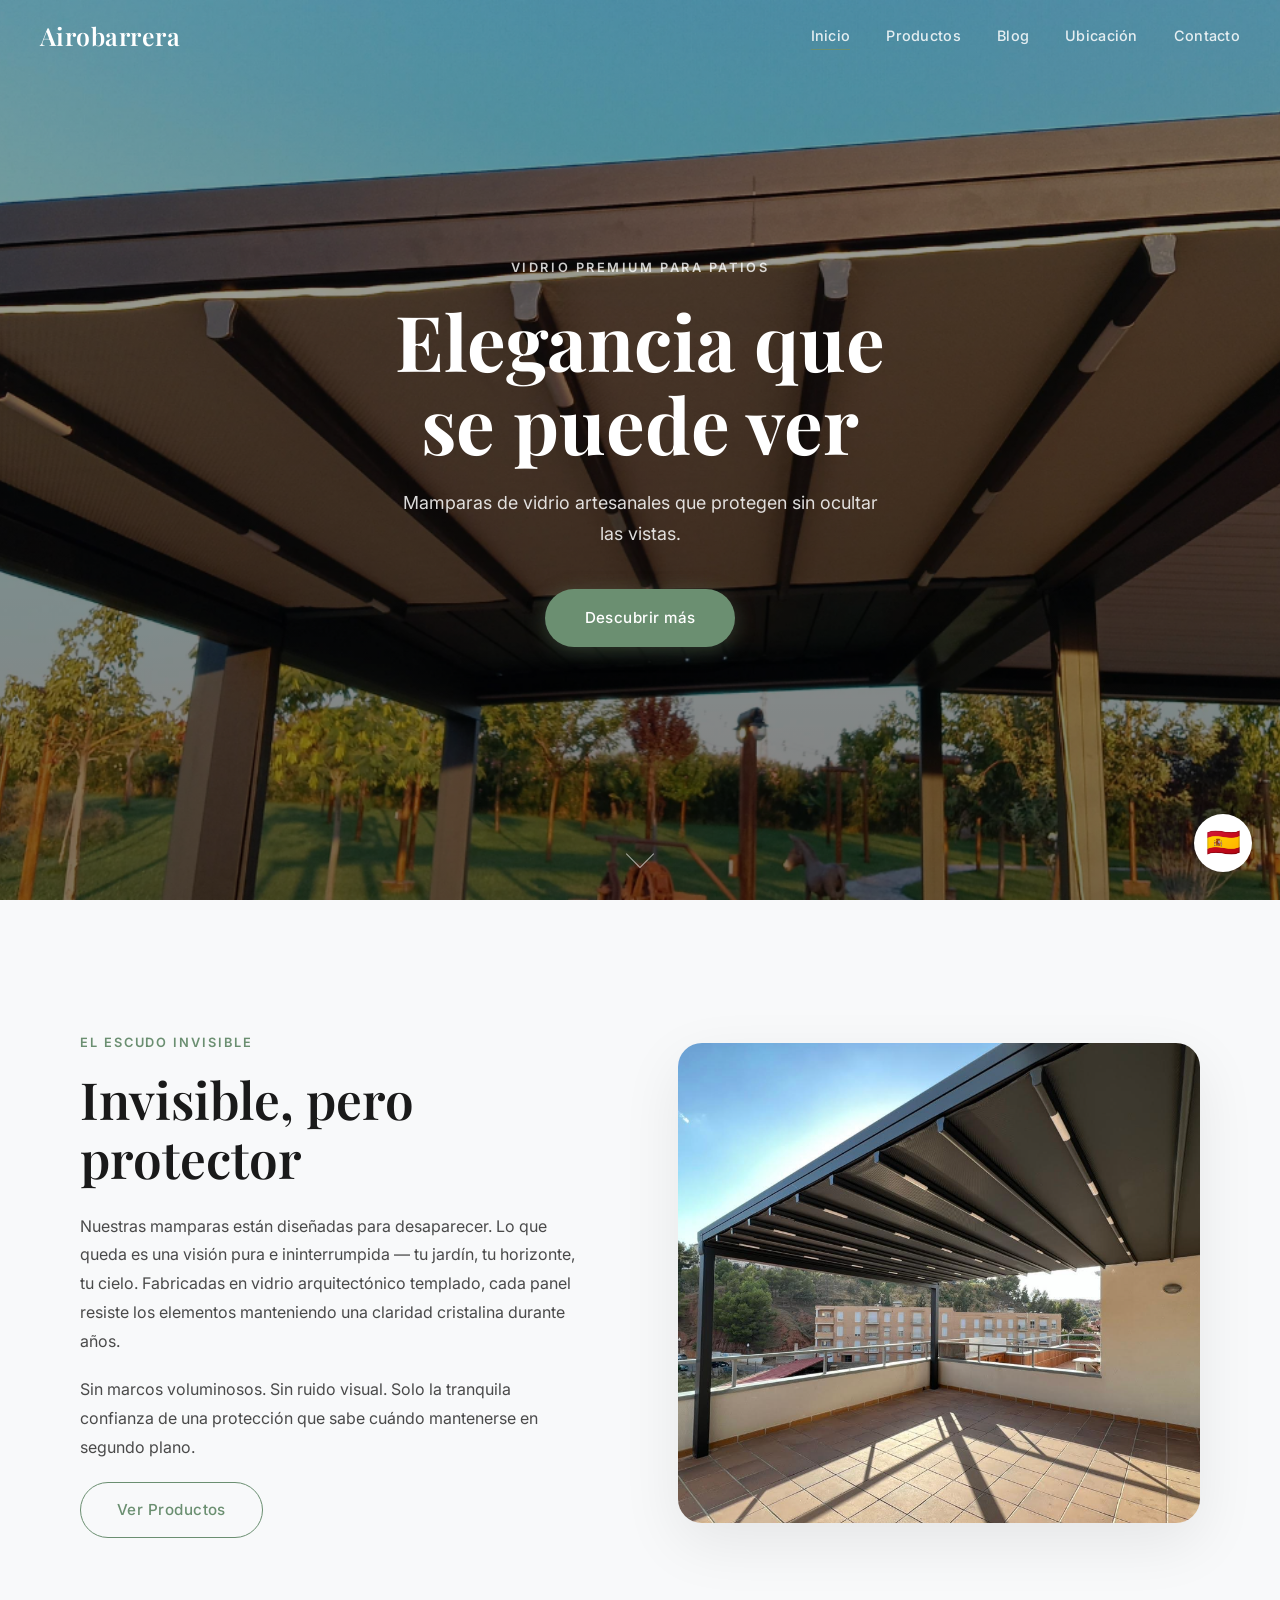
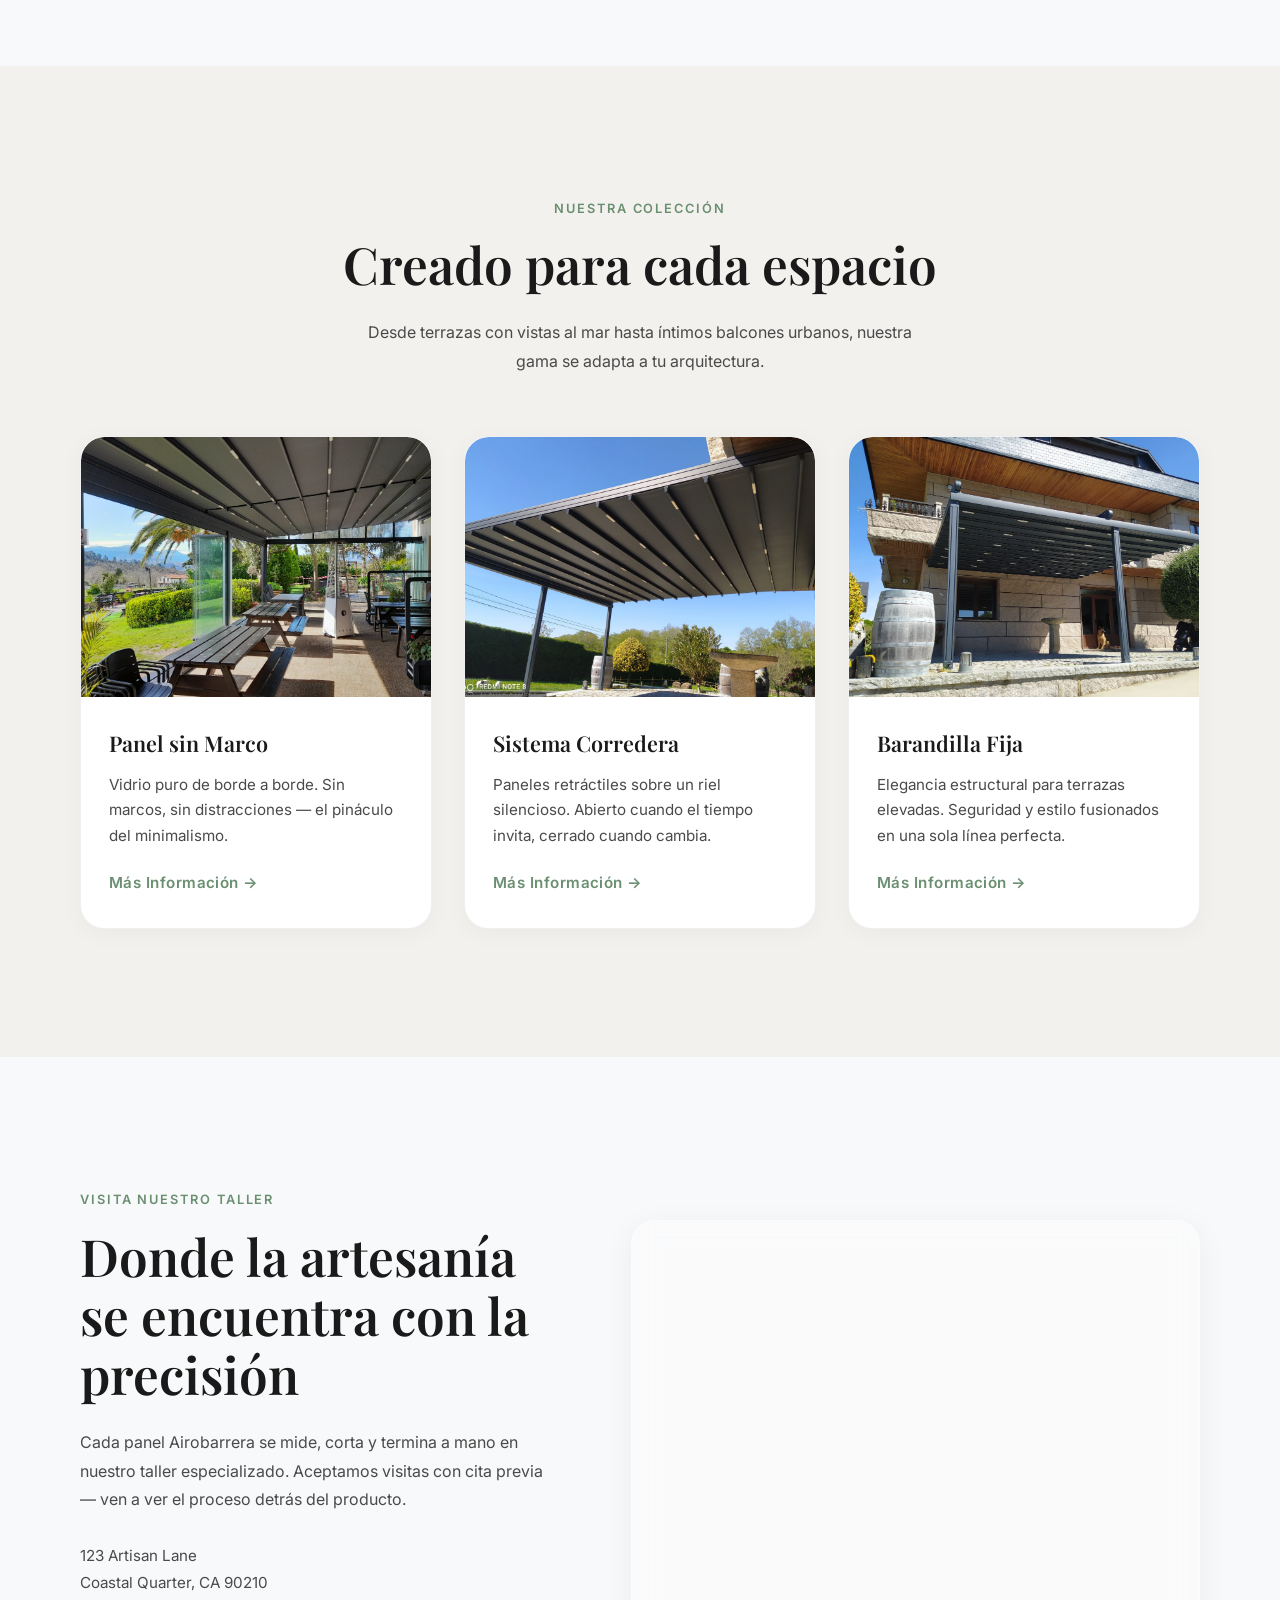
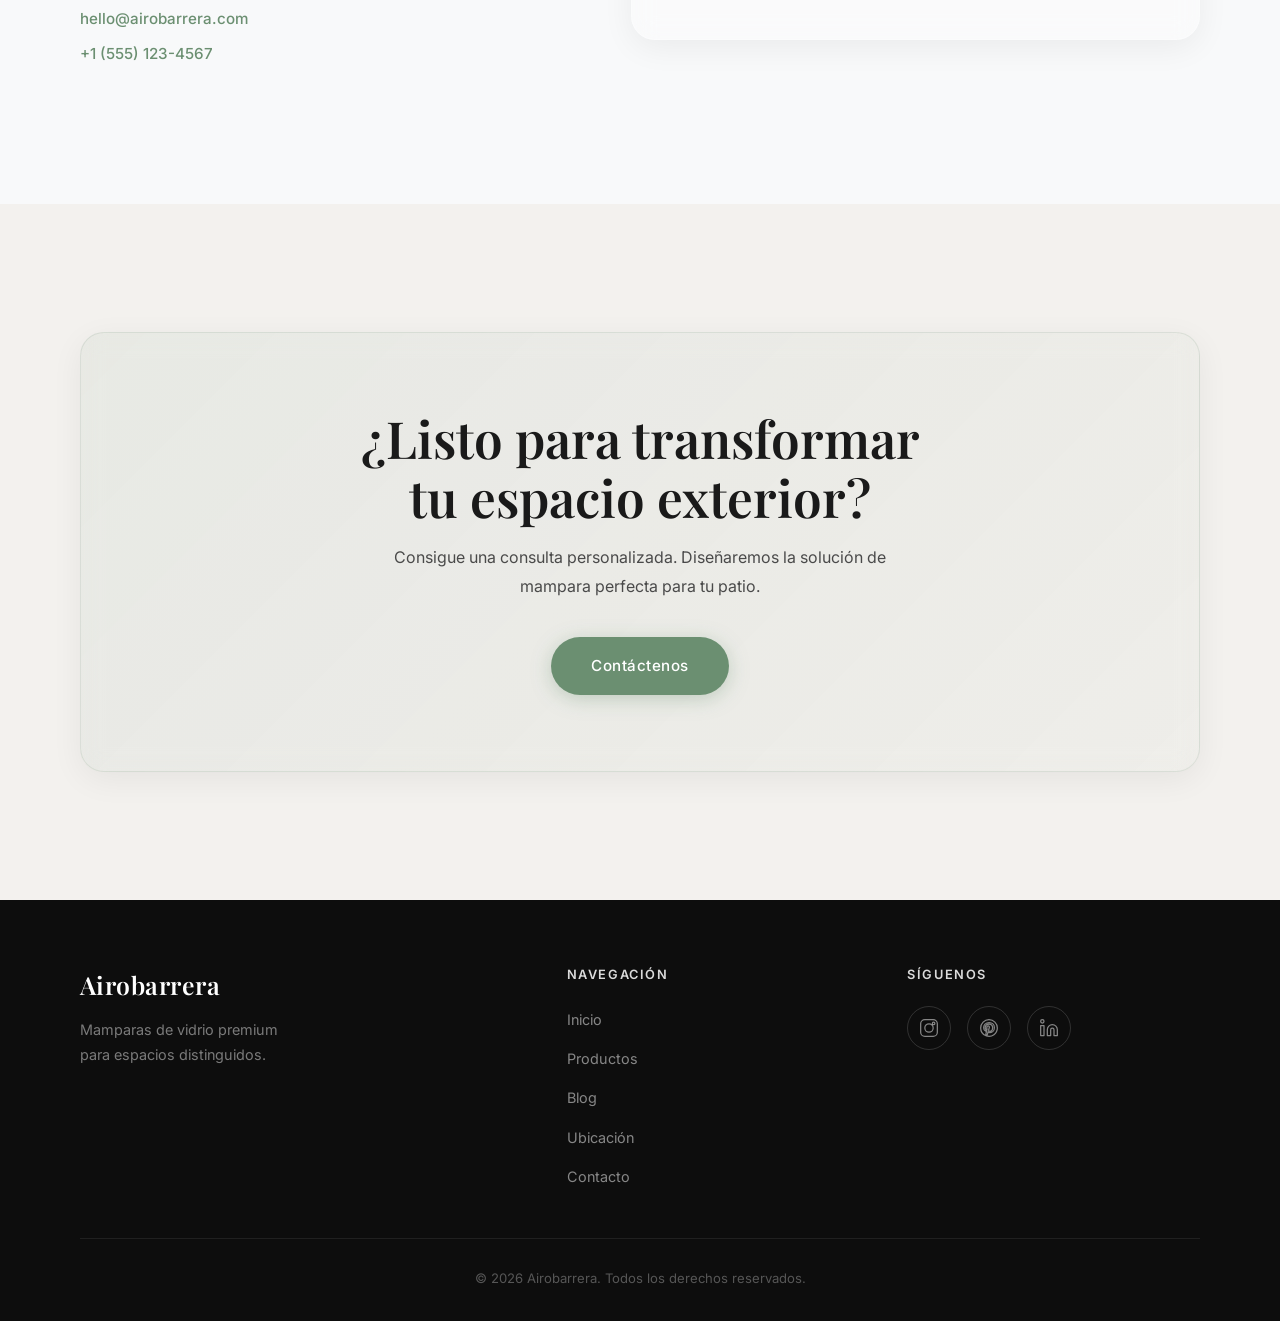
==== commit 4f8640b4: "Refactor code structure for improved readability and maintainability" ====
--- a/index.html
+++ b/index.html
@@ -9,6 +9,7 @@
   <link rel="preconnect" href="https://fonts.gstatic.com" crossorigin>
   <link href="https://fonts.googleapis.com/css2?family=Playfair+Display:wght@400;500;600;700&family=Inter:wght@300;400;500;600&display=swap" rel="stylesheet">
   <link rel="stylesheet" href="styles.css">
+  <link rel="icon" type="image/png" href="assets/favicon/favicon.png">
 </head>
 <body>
 
@@ -227,6 +228,7 @@
     <div class="lang-options" id="langOptions" aria-hidden="true">
       <button class="lang-btn" data-lang="en" aria-label="Switch to English">🇬🇧</button>
       <button class="lang-btn" data-lang="fr" aria-label="Basculer en français">🇫🇷</button>
+      <button class="lang-btn" data-lang="es" aria-label="Cambiar a español">🇪🇸</button>
     </div>
     <button class="lang-toggle" id="langToggle" aria-label="Language selector" aria-expanded="false">
       <span id="currentFlag">🇪🇸</span>
--- a/styles.css
+++ b/styles.css
@@ -49,78 +49,105 @@
 
 
 /* ═══════════════════════════════════════════════════════
-   LANGUAGE SWITCHER WIDGET
+   LANGUAGE SWITCHER WIDGET — FAB style
    ═══════════════════════════════════════════════════════ */
 .lang-switcher {
   position: fixed;
   bottom: 28px;
-  left: 28px;
+  right: 28px;
   z-index: 9999;
   display: flex;
-  flex-direction: column;
+  flex-direction: column; /* options above, toggle at bottom */
   align-items: center;
-  gap: 10px;
-}
-
+  gap: 12px;
+}
+
+/* Main trigger button */
 .lang-toggle {
-  width: 52px;
-  height: 52px;
+  width: 58px;
+  height: 58px;
   border-radius: 50%;
   border: none;
-  background: rgba(255, 255, 255, 0.96);
-  box-shadow: 0 4px 20px rgba(0, 0, 0, 0.18);
+  background: #fff;
+  box-shadow: 0 4px 24px rgba(0, 0, 0, 0.2), 0 1px 4px rgba(0, 0, 0, 0.1);
   cursor: pointer;
   display: flex;
   align-items: center;
   justify-content: center;
-  font-size: 1.65rem;
+  font-size: 1.75rem;
   line-height: 1;
-  transition: transform 0.2s ease, box-shadow 0.2s ease;
   padding: 0;
+  position: relative;
+  z-index: 1;
+  transition: transform 0.25s var(--ease-out), box-shadow 0.25s ease;
+  /* Always on top of everything */
+  flex-shrink: 0;
 }
 
 .lang-toggle:hover {
-  transform: scale(1.08);
-  box-shadow: 0 6px 28px rgba(0, 0, 0, 0.24);
-}
-
+  transform: scale(1.1);
+  box-shadow: 0 8px 32px rgba(0, 0, 0, 0.26);
+}
+
+.lang-toggle[aria-expanded="true"] {
+  box-shadow: 0 6px 28px rgba(107, 143, 113, 0.4);
+  outline: 3px solid var(--accent);
+  outline-offset: 2px;
+}
+
+/* Options container */
 .lang-options {
   display: flex;
-  flex-direction: column;
+  flex-direction: column; /* top option farthest, bottom closest to toggle */
   gap: 10px;
   align-items: center;
-  opacity: 0;
   pointer-events: none;
-  transform: translateY(10px);
-  transition: opacity 0.28s ease, transform 0.28s ease;
-}
-
-.lang-options.open {
-  opacity: 1;
-  pointer-events: auto;
-  transform: translateY(0);
-}
-
+}
+
+/* Each individual language button — starts hidden */
 .lang-btn {
-  width: 44px;
-  height: 44px;
+  width: 50px;
+  height: 50px;
   border-radius: 50%;
-  border: 2px solid transparent;
-  background: rgba(255, 255, 255, 0.96);
-  box-shadow: 0 3px 14px rgba(0, 0, 0, 0.14);
+  border: 2.5px solid transparent;
+  background: #fff;
+  box-shadow: 0 3px 16px rgba(0, 0, 0, 0.15);
   cursor: pointer;
   display: flex;
   align-items: center;
   justify-content: center;
-  font-size: 1.45rem;
+  font-size: 1.5rem;
   line-height: 1;
-  transition: transform 0.2s ease, box-shadow 0.2s ease, border-color 0.2s ease;
   padding: 0;
+  /* Start state: invisible and shifted down */
+  opacity: 0;
+  transform: translateY(20px) scale(0.7);
+  transition:
+    opacity 0.3s ease,
+    transform 0.3s var(--ease-out),
+    box-shadow 0.2s ease,
+    border-color 0.2s ease;
+  /* Stagger via nth-child (reversed because of column-reverse) */
+}
+
+/* Stagger: buttons pop in sequentially upward */
+.lang-btn:nth-child(1) { transition-delay: 0.04s; }
+.lang-btn:nth-child(2) { transition-delay: 0.08s; }
+.lang-btn:nth-child(3) { transition-delay: 0.12s; }
+
+/* Open state */
+.lang-options.open {
+  pointer-events: auto;
+}
+
+.lang-options.open .lang-btn {
+  opacity: 1;
+  transform: translateY(0) scale(1);
 }
 
 .lang-btn:hover {
-  transform: scale(1.1);
-  box-shadow: 0 5px 20px rgba(0, 0, 0, 0.2);
+  transform: translateY(0) scale(1.12);
+  box-shadow: 0 6px 22px rgba(0, 0, 0, 0.22);
 }
 
 .lang-btn.active {
@@ -130,17 +157,17 @@
 @media (max-width: 480px) {
   .lang-switcher {
     bottom: 20px;
-    left: 16px;
+    right: 16px;
   }
   .lang-toggle {
-    width: 46px;
-    height: 46px;
-    font-size: 1.4rem;
+    width: 52px;
+    height: 52px;
+    font-size: 1.55rem;
   }
   .lang-btn {
-    width: 40px;
-    height: 40px;
-    font-size: 1.25rem;
+    width: 44px;
+    height: 44px;
+    font-size: 1.3rem;
   }
 }
 
@@ -896,6 +923,34 @@
   object-fit: cover;
   border-radius: var(--radius-lg);
   box-shadow: 0 20px 60px rgba(0, 0, 0, 0.08);
+}
+
+.pd-feature-list {
+  list-style: none;
+  margin: 0 0 28px;
+  padding: 0;
+  display: flex;
+  flex-direction: column;
+  gap: 10px;
+}
+
+.pd-feature-list li {
+  padding-left: 20px;
+  position: relative;
+  font-size: 0.95rem;
+  line-height: 1.6;
+  color: var(--color-body);
+}
+
+.pd-feature-list li::before {
+  content: '';
+  position: absolute;
+  left: 0;
+  top: 9px;
+  width: 6px;
+  height: 6px;
+  border-radius: 50%;
+  background: var(--accent);
 }
 
 .pd-feature-name {
